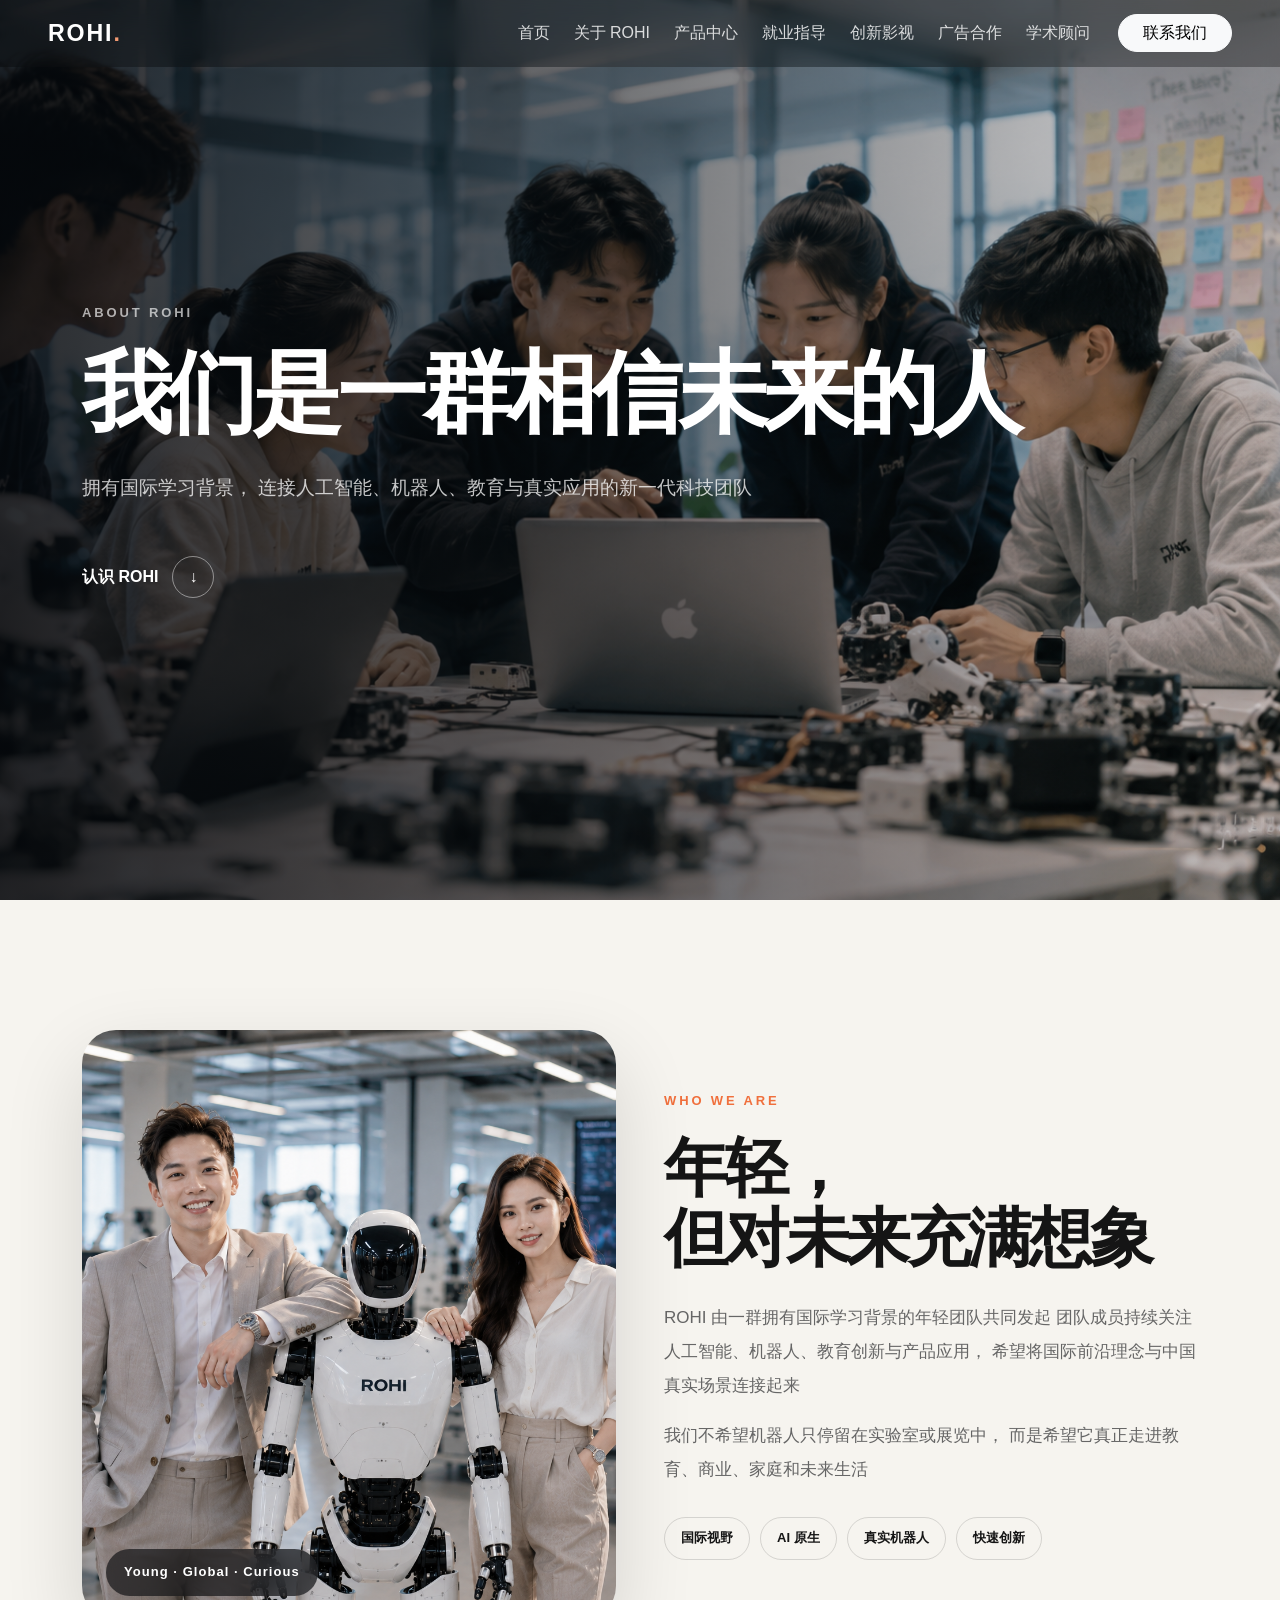
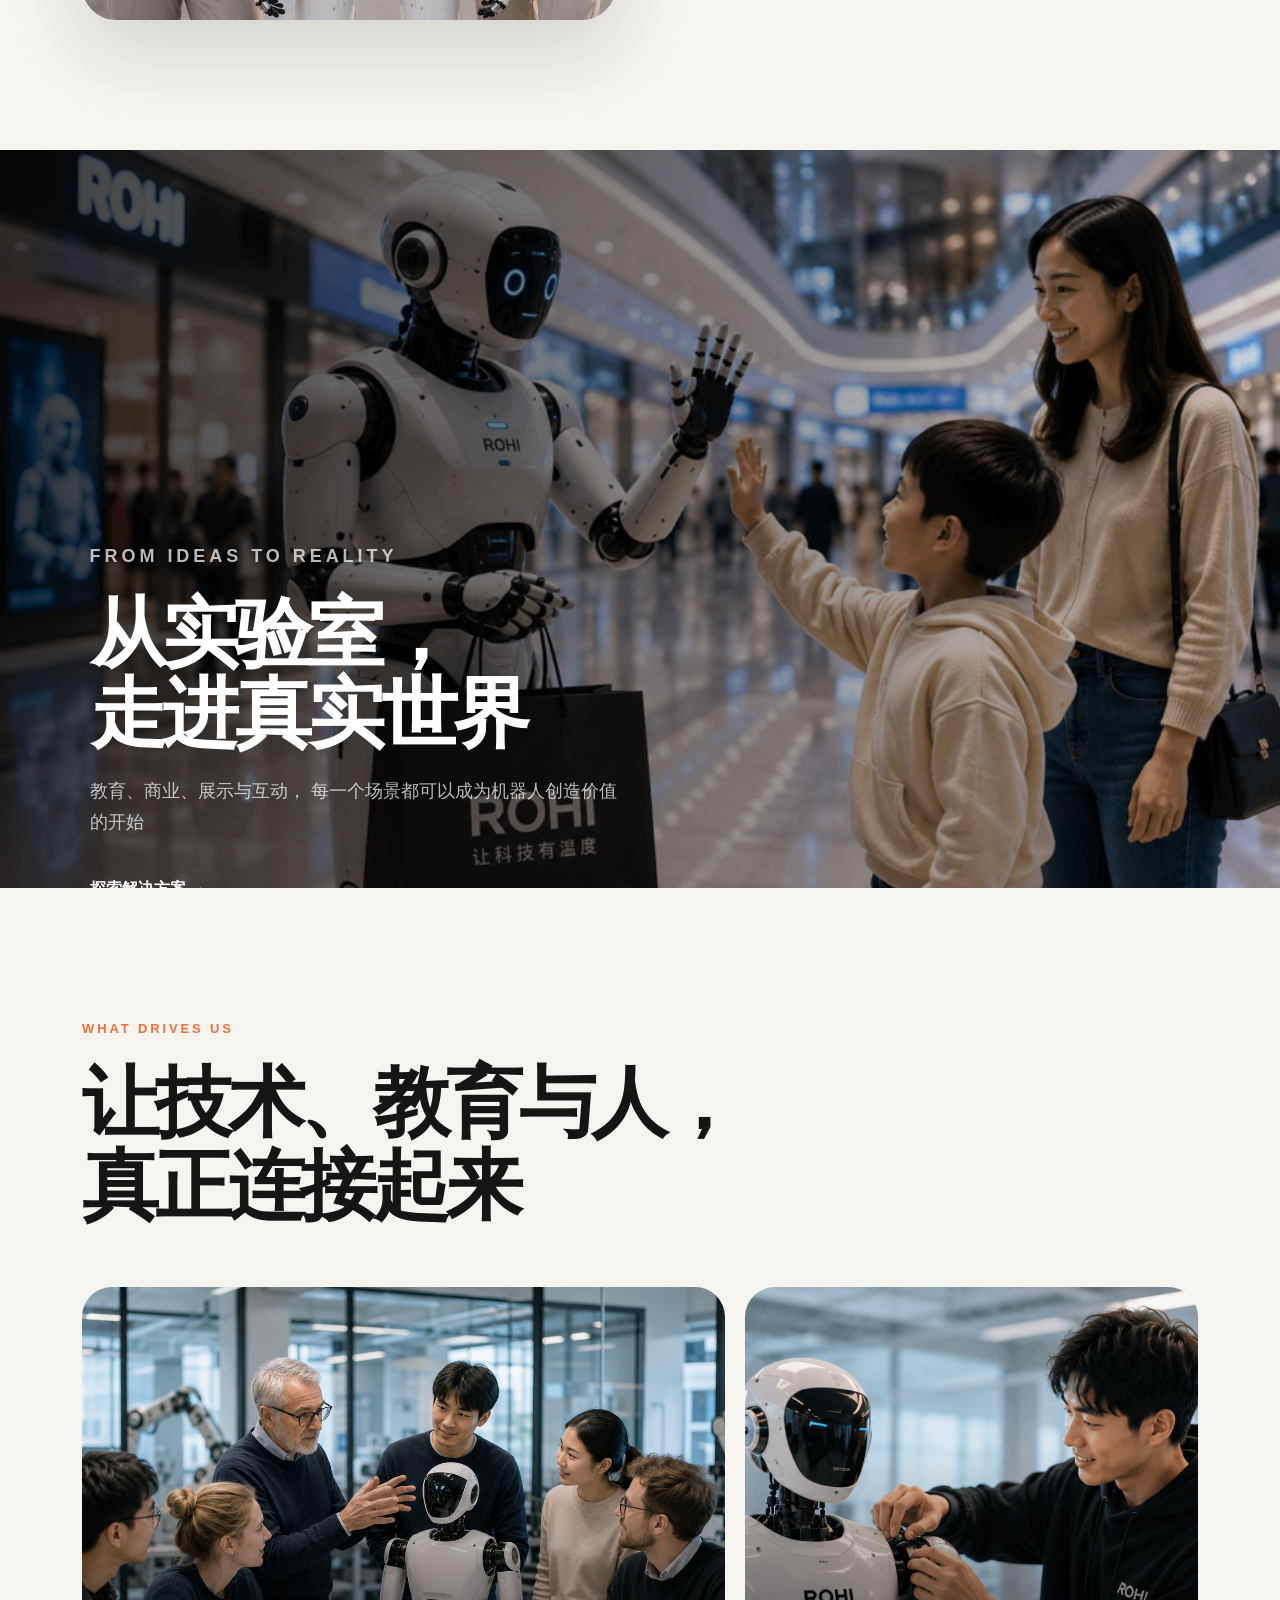
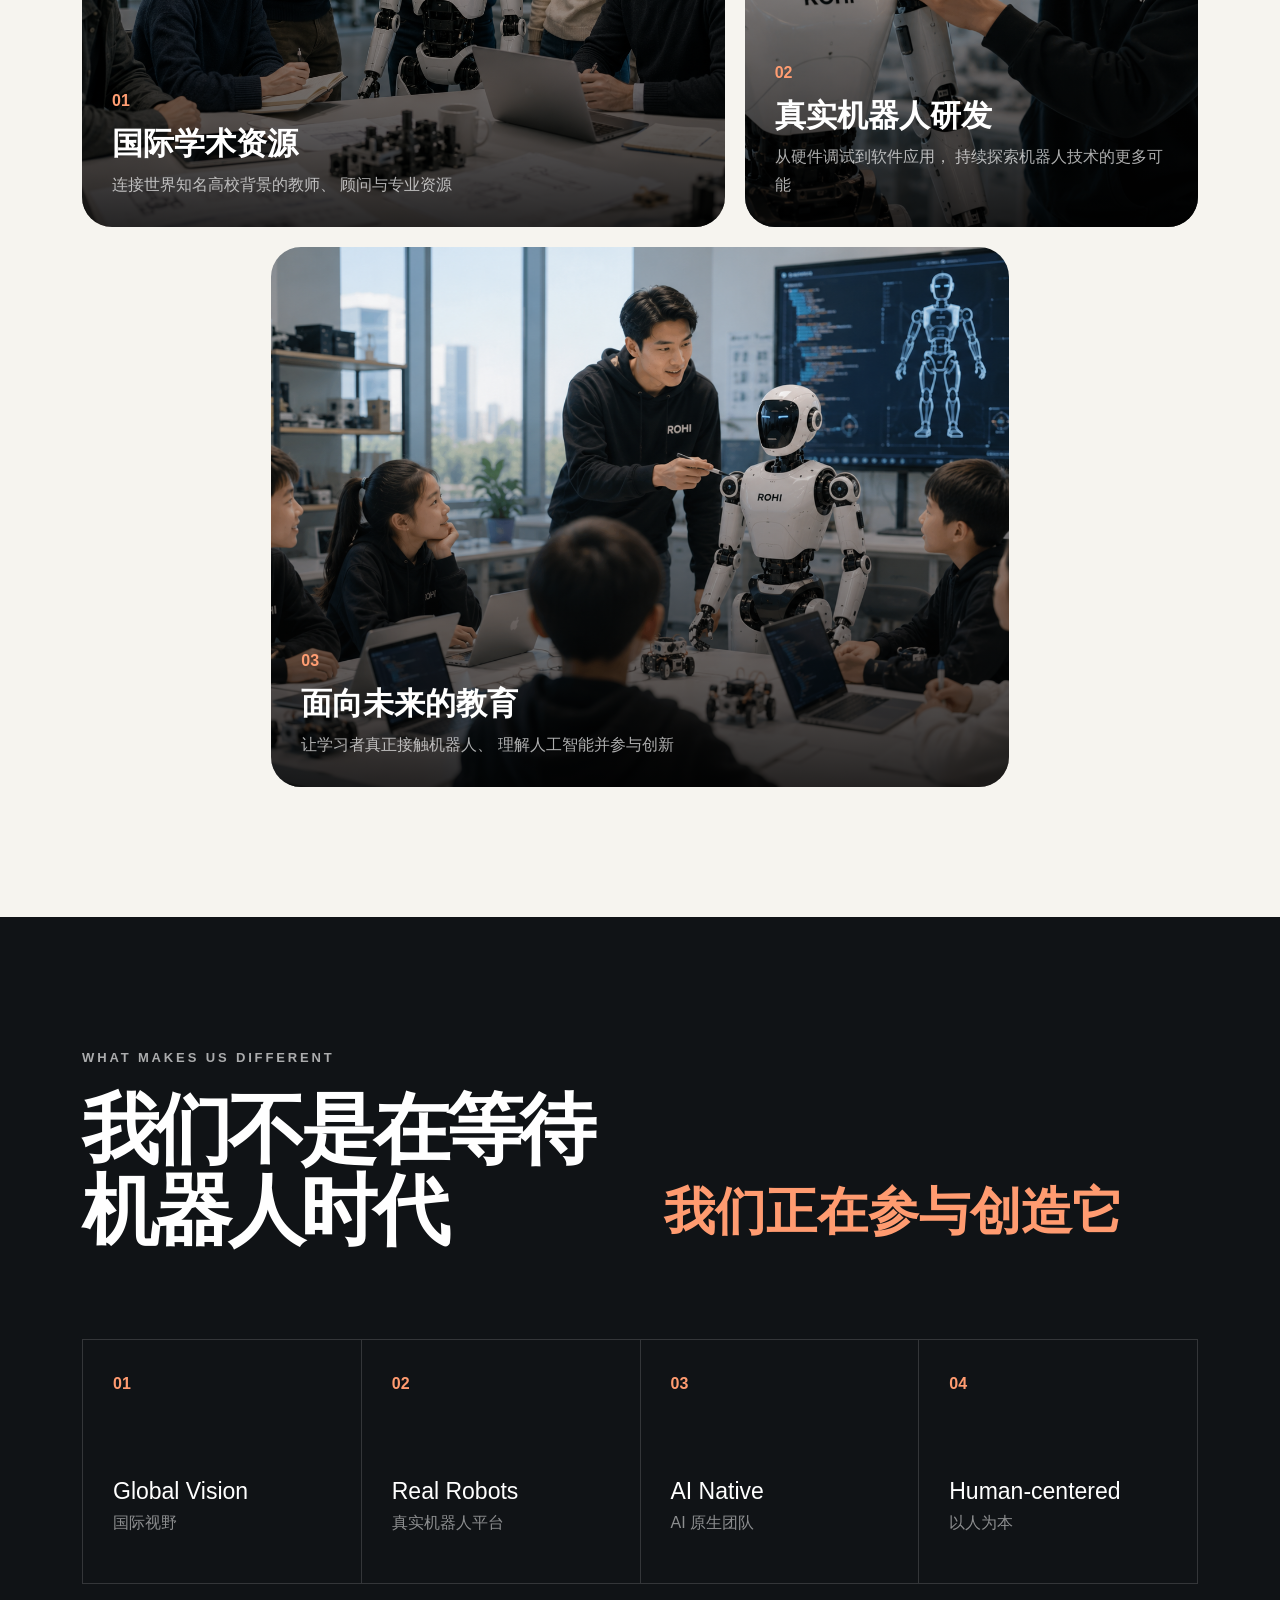
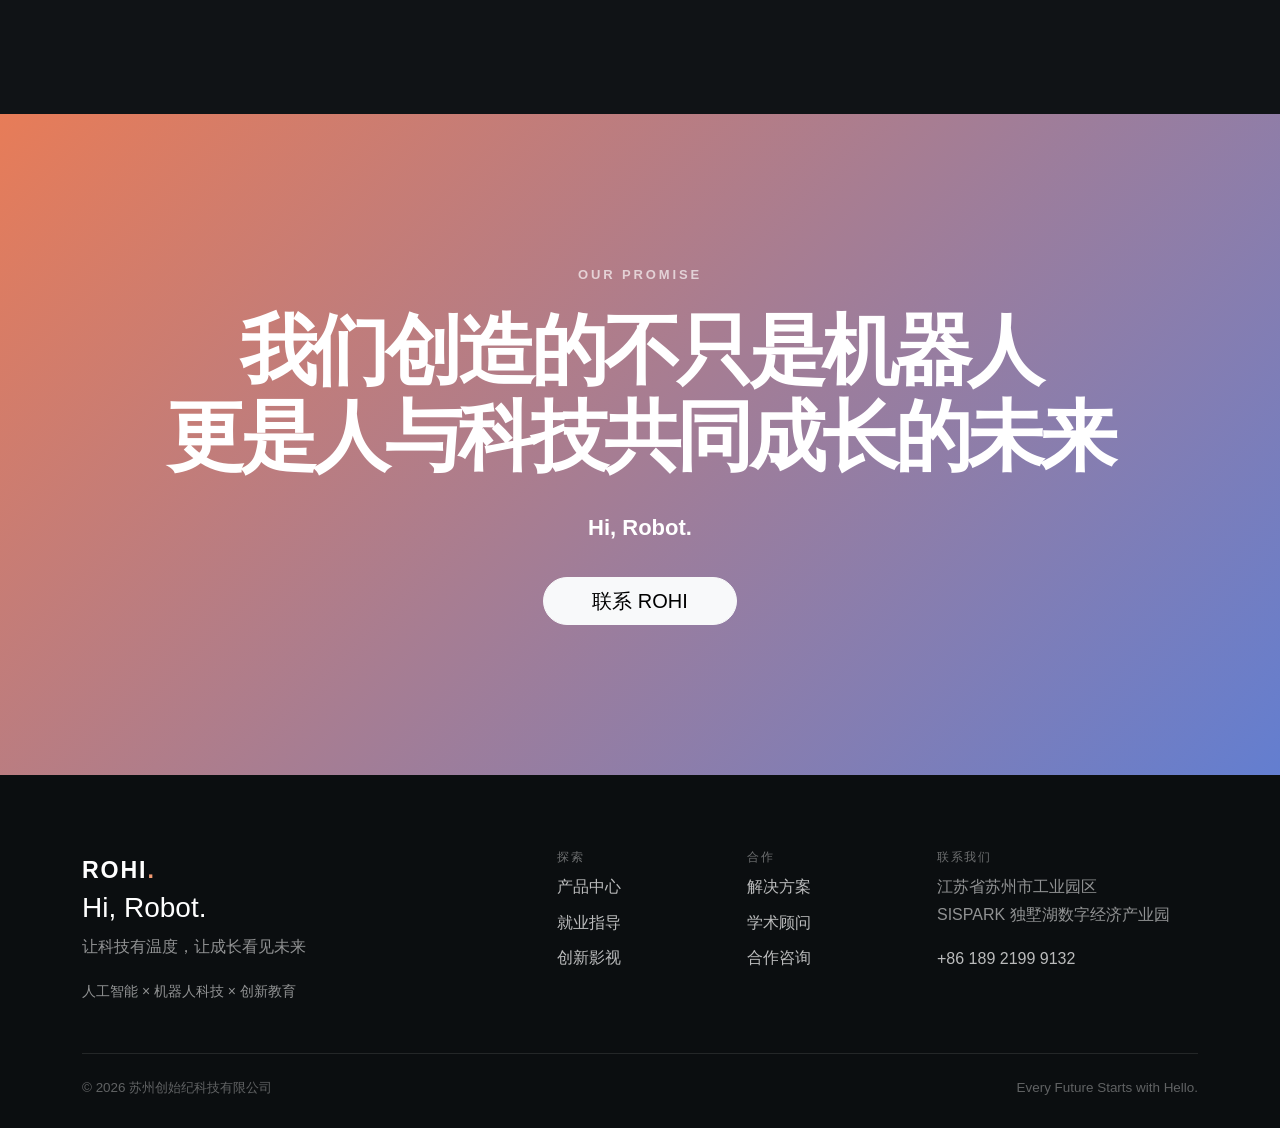
==== about.html @ 113e109a "Add files via upload" ====
<!doctype html>
<html lang="zh-CN">
<head>
  <meta charset="utf-8">
  <meta name="viewport" content="width=device-width, initial-scale=1">
  <meta name="description" content="ROHI 是苏州创始纪科技有限公司旗下人工智能与机器人科技品牌">
  <title>关于 ROHI | ROHI</title>
  <link href="https://cdn.jsdelivr.net/npm/bootstrap@5.3.8/dist/css/bootstrap.min.css" rel="stylesheet">
  <link href="styles.css" rel="stylesheet">
</head>
<body>

<nav class="navbar navbar-expand-lg fixed-top site-nav">
  <div class="container-fluid px-lg-5">
    <a class="navbar-brand brand" href="index.html">ROHI<span>.</span></a>
    <button class="navbar-toggler" type="button" data-bs-toggle="collapse" data-bs-target="#mainNav"
            aria-controls="mainNav" aria-expanded="false" aria-label="切换导航">
      <span class="navbar-toggler-icon"></span>
    </button>
    <div class="collapse navbar-collapse" id="mainNav">
      <ul class="navbar-nav ms-auto align-items-lg-center">
        <li class="nav-item"><a class="nav-link" href="index.html">首页</a></li>
        <li class="nav-item"><a class="nav-link" href="about.html">关于 ROHI</a></li>
        <li class="nav-item"><a class="nav-link" href="products.html">产品中心</a></li>
        <li class="nav-item"><a class="nav-link" href="education.html">就业指导</a></li>
        <li class="nav-item"><a class="nav-link" href="innovation.html">创新影视</a></li>
        <li class="nav-item"><a class="nav-link" href="solutions.html">广告合作</a></li>
        <li class="nav-item"><a class="nav-link" href="advisors.html">学术顾问</a></li>
        <li class="nav-item ms-lg-3"><a class="btn btn-light rounded-pill px-4" href="contact.html">联系我们</a></li>
      </ul>
    </div>
  </div>
</nav>
<main class="about-page">

    <!-- 第一屏：品牌开场 -->
    <section class="about-hero">

        <img
            src="images/team.png"
            alt="ROHI 国际化年轻团队"
            class="about-hero-image"
        >

        <div class="about-hero-overlay"></div>

        <div class="container about-hero-content">

            <p class="about-kicker reveal">
                ABOUT ROHI
            </p>

            <h1 class="reveal">
              我们是一群相信未来的人
            </h1>

            <p class="about-hero-description reveal">
                拥有国际学习背景，
                连接人工智能、机器人、教育与真实应用的新一代科技团队
            </p>

            <a href="#our-story"
               class="about-scroll-button reveal">
                认识 ROHI
                <span>↓</span>
            </a>

        </div>

    </section>


    <!-- 第二屏：我们是谁 -->
    <section id="our-story" class="about-story-section">

        <div class="container">

            <div class="row align-items-center g-5">

                <div class="col-lg-6 reveal">

                    <div class="about-image-frame">

                        <img
                            src="images/boss.png"
                            alt="ROHI 年轻团队讨论机器人项目"
                        >

                        <div class="image-label">
                            Young · Global · Curious
                        </div>

                    </div>

                </div>

                <div class="col-lg-6 reveal">

                    <p class="about-kicker dark">
                        WHO WE ARE
                    </p>

                    <h2 class="about-section-title">
                        年轻，
                        <br>
                        但对未来充满想象
                    </h2>

                    <p class="about-copy">
                        ROHI 由一群拥有国际学习背景的年轻团队共同发起
                        团队成员持续关注人工智能、机器人、教育创新与产品应用，
                        希望将国际前沿理念与中国真实场景连接起来
                    </p>

                    <p class="about-copy">
                        我们不希望机器人只停留在实验室或展览中，
                        而是希望它真正走进教育、商业、家庭和未来生活
                    </p>

                    <div class="about-tags">
                        <span>国际视野</span>
                        <span>AI 原生</span>
                        <span>真实机器人</span>
                        <span>快速创新</span>
                    </div>

                </div>

            </div>

        </div>

    </section>


    <!-- 第三屏：商业应用大图 -->
    <section class="about-feature-image">

        <img
            src="images/shopping mall.JPG"
            alt="ROHI 机器人商业应用"
        >

        <div class="about-feature-overlay"></div>

        <div class="about-feature-copy reveal">

            <p class="about-kicker">
                FROM IDEAS TO REALITY
            </p>

            <h2>
                从实验室，
                <br>
                走进真实世界
            </h2>

            <p>
                教育、商业、展示与互动，
                每一个场景都可以成为机器人创造价值的开始
            </p>

            <a href="solutions.html">
                探索解决方案 →
            </a>

        </div>

    </section>


    <!-- 第四屏：三张内容图 -->
    <section class="about-visual-grid-section">

        <div class="container">

            <div class="about-heading reveal">

                <p class="about-kicker dark">
                    WHAT DRIVES US
                </p>

                <h2>
                    让技术、教育与人，
                    <br>
                    真正连接起来
                </h2>

            </div>

            <div class="about-visual-grid">

                <!-- 国际师资 -->
                <article class="about-visual-card reveal">

                    <img
                        src="images/professor.png"
                        alt="国际学术与师资资源"
                    >

                    <div class="about-card-gradient"></div>

                    <div class="about-card-copy">

                        <span>01</span>

                        <h3>
                            国际学术资源
                        </h3>

                        <p>
                            连接世界知名高校背景的教师、
                            顾问与专业资源
                        </p>

                    </div>

                </article>


                <!-- 研发 -->
                <article class="about-visual-card reveal">

                    <img
                        src="images/lab.png"
                        alt="机器人研发与实验"
                    >

                    <div class="about-card-gradient"></div>

                    <div class="about-card-copy">

                        <span>02</span>

                        <h3>
                            真实机器人研发
                        </h3>

                        <p>
                            从硬件调试到软件应用，
                            持续探索机器人技术的更多可能
                        </p>

                    </div>

                </article>


                <!-- 教学 -->
                <article class="about-visual-card reveal">

                    <img
                        src="images/study room.png"
                        alt="机器人教育与学习"
                    >

                    <div class="about-card-gradient"></div>

                    <div class="about-card-copy">

                        <span>03</span>

                        <h3>
                            面向未来的教育
                        </h3>

                        <p>
                            让学习者真正接触机器人、
                            理解人工智能并参与创新
                        </p>

                    </div>

                </article>

            </div>

        </div>

    </section>


    <!-- 第五屏：差异化 -->
    <section class="about-difference-section">

        <div class="container">

            <div class="row align-items-end g-5">

                <div class="col-lg-6 reveal">

                    <p class="about-kicker">
                        WHAT MAKES US DIFFERENT
                    </p>

                    <h2>
                        我们不是在等待
                        <br>
                        机器人时代
                    </h2>

                </div>

                <div class="col-lg-6 reveal">

                    <p class="about-difference-text">
                        我们正在参与创造它
                    </p>

                </div>

            </div>

            <div class="about-strength-grid">

                <div class="about-strength reveal">
                    <span>01</span>
                    <h3>Global Vision</h3>
                    <p>国际视野</p>
                </div>

                <div class="about-strength reveal">
                    <span>02</span>
                    <h3>Real Robots</h3>
                    <p>真实机器人平台</p>
                </div>

                <div class="about-strength reveal">
                    <span>03</span>
                    <h3>AI Native</h3>
                    <p>AI 原生团队</p>
                </div>

                <div class="about-strength reveal">
                    <span>04</span>
                    <h3>Human-centered</h3>
                    <p>以人为本</p>
                </div>

            </div>

        </div>

    </section>


    <!-- 第六屏：品牌结尾 -->
    <section class="about-ending">

        <div class="container text-center reveal">

            <p class="about-kicker">
                OUR PROMISE
            </p>

            <h2>
                我们创造的不只是机器人
                <br>
                更是人与科技共同成长的未来
            </h2>

            <p>
                Hi, Robot.
            </p>

            <a href="contact.html"
               class="btn btn-light btn-lg rounded-pill px-5">
                联系 ROHI
            </a>

        </div>

    </section>

</main>


<footer class="site-footer">
  <div class="container">
    <div class="row g-4">
      <div class="col-lg-5">
        <div class="footer-brand">ROHI<span>.</span></div>
        <h3>Hi, Robot.</h3>
        <p>让科技有温度，让成长看见未来</p>
        <small>人工智能 × 机器人科技 × 创新教育</small>
      </div>
      <div class="col-6 col-lg-2">
        <h6>探索</h6>
        <a href="products.html">产品中心</a>
        <a href="education.html">就业指导</a>
        <a href="innovation.html">创新影视</a>
      </div>
      <div class="col-6 col-lg-2">
        <h6>合作</h6>
        <a href="solutions.html">解决方案</a>
        <a href="advisors.html">学术顾问</a>
        <a href="contact.html">合作咨询</a>
      </div>
      <div class="col-lg-3">
        <h6>联系我们</h6>
        <p>江苏省苏州市工业园区<br>SISPARK 独墅湖数字经济产业园</p>
        <a href="tel:+8618921999132">+86 189 2199 9132</a>
      </div>
    </div>
    <div class="footer-bottom">
      <span>© 2026 苏州创始纪科技有限公司</span>
      <span>Every Future Starts with Hello.</span>
    </div>
  </div>
</footer>

<script src="https://cdn.jsdelivr.net/npm/bootstrap@5.3.8/dist/js/bootstrap.bundle.min.js"></script>
<script src="script.js"></script>
</body>
</html>
---- styles.css ----
:root {
  --ink: #151515;
  --muted: #696969;
  --paper: #f8f6f1;
  --white: #ffffff;
  --warm: #f39a72;
  --blue: #6b86d6;
  --dark: #101316;
  --line: rgba(21, 21, 21, 0.12);
}

* {
  box-sizing: border-box;
}

html {
  scroll-behavior: smooth;
}

body {
  margin: 0;
  color: var(--ink);
  background: var(--paper);
  font-family: -apple-system, BlinkMacSystemFont, "SF Pro Display",
               "PingFang SC", "Helvetica Neue", "Segoe UI",
               "Microsoft YaHei", Arial, sans-serif;
  line-height: 1.75;
}

a {
  color: inherit;
  text-decoration: none;
}

.site-nav {
  background: rgba(0, 0, 0, 0.30);
  backdrop-filter: blur(18px);
  transition: 0.3s ease;
}

.site-nav.scrolled {
  background: rgba(10, 12, 15, 0.92);
  box-shadow: 0 12px 30px rgba(0, 0, 0, 0.18);
}

.brand {
  color: white;
  font-weight: 900;
  letter-spacing: 0.08em;
  font-size: 1.45rem;
}

.brand:hover {
  color: white;
}

.brand span,
.footer-brand span {
  color: var(--warm);
}

.nav-link {
  color: rgba(255, 255, 255, 0.82);
  font-weight: 500;
  margin-inline: 0.25rem;
}

.nav-link:hover {
  color: white;
}

.navbar-toggler {
  border-color: rgba(255, 255, 255, 0.35);
}

.navbar-toggler-icon {
  filter: invert(1);
}

.hero,
.page-hero {
  position: relative;
  min-height: 100vh;
  background-size: cover;
  background-position: center;
  background-repeat: no-repeat;
  color: white;
}

.hero-home {
  background-image: url("images/hero-city.png");
}

.hero-overlay {
  position: absolute;
  inset: 0;
  background: linear-gradient(90deg, rgba(0, 0, 0, 0.72) 0%, rgba(0, 0, 0, 0.38) 47%, rgba(0, 0, 0, 0.08) 100%);
}

.hero-content,
.page-hero-content {
  position: relative;
  z-index: 2;
}

.page-hero {
  min-height: 78vh;
  display: flex;
  align-items: flex-end;
  padding: 140px 0 90px;
}

.page-hero-content h1 {
  font-size: clamp(3.2rem, 7vw, 6.8rem);
  line-height: 1;
  letter-spacing: -0.055em;
  font-weight: 900;
  max-width: 1000px;
}

.page-hero-content .lead {
  max-width: 760px;
  font-size: 1.12rem;
  color: rgba(255, 255, 255, 0.78);
}

.eyebrow {
  font-size: 0.78rem;
  font-weight: 800;
  letter-spacing: 0.20em;
  text-transform: uppercase;
  color: var(--muted);
}

.eyebrow.light {
  color: rgba(255, 255, 255, 0.58);
}

.hero-title {
  font-size: clamp(3.8rem, 8vw, 8rem);
  line-height: 0.95;
  letter-spacing: -0.065em;
  font-weight: 900;
  margin: 1rem 0 2rem;
}

.belief {
  border-left: 3px solid var(--warm);
  padding-left: 1.4rem;
  max-width: 850px;
}

.belief p {
  margin-bottom: 0.5rem;
  color: rgba(255, 255, 255, 0.75);
}

.belief h2 {
  font-size: clamp(1.15rem, 2.2vw, 1.75rem);
  line-height: 1.55;
  font-weight: 500;
  margin: 0.2rem 0;
}

.belief strong {
  color: var(--warm);
  font-weight: 800;
}

.hero-sub {
  font-size: 1.05rem;
  font-weight: 700;
  letter-spacing: 0.04em;
  margin-top: 2rem;
}

.scroll-cue {
  position: absolute;
  z-index: 3;
  left: 50%;
  bottom: 24px;
  transform: translateX(-50%);
  color: white;
  width: 42px;
  height: 42px;
  display: grid;
  place-items: center;
  border: 1px solid rgba(255, 255, 255, 0.45);
  border-radius: 50%;
}

.section-space {
  padding: 110px 0;
}

.section-light {
  background: var(--paper);
}

.section-dark {
  background: var(--dark);
  color: white;
}

.statement {
  font-size: clamp(2.4rem, 5.3vw, 5.4rem);
  line-height: 1.24;
  letter-spacing: -0.055em;
  font-weight: 850;
  margin: 1.1rem auto 2rem;
  max-width: 1100px;
}

.section-copy {
  max-width: 750px;
  margin: auto;
  color: var(--muted);
  font-size: 1.08rem;
}

.image-story {
  min-height: 78vh;
  position: relative;
  overflow: hidden;
}

.image-story img {
  width: 100%;
  height: 78vh;
  object-fit: cover;
  display: block;
}

.image-story-copy {
  position: absolute;
  left: 7vw;
  top: 50%;
  transform: translateY(-50%);
  max-width: 520px;
  z-index: 2;
}

.image-story-copy h2 {
  font-size: clamp(2.6rem, 5vw, 5rem);
  line-height: 1.08;
  letter-spacing: -0.05em;
  font-weight: 900;
}

.image-story-copy p {
  font-size: 1.06rem;
}

.image-story-copy a {
  display: inline-block;
  margin-top: 1rem;
  font-weight: 700;
}

.dark-text {
  color: var(--ink);
}

.light-text {
  color: white;
}

.image-story-reverse::after {
  content: "";
  position: absolute;
  inset: 0;
  background: linear-gradient(90deg, rgba(0, 0, 0, 0.64), rgba(0, 0, 0, 0.05));
}

.split-story {
  background: var(--paper);
}

.story-photo {
  width: 100%;
  height: 100%;
  min-height: 580px;
  object-fit: cover;
  border-radius: 32px;
}

.story-card {
  width: 100%;
  border-radius: 32px;
  padding: clamp(2.2rem, 5vw, 4.8rem);
  display: flex;
  flex-direction: column;
  justify-content: center;
}

.dark-card {
  background: var(--dark);
  color: white;
}

.story-card h2 {
  font-size: clamp(2.4rem, 4.5vw, 4.7rem);
  line-height: 1.08;
  letter-spacing: -0.05em;
  font-weight: 900;
}

.story-card p {
  color: rgba(255, 255, 255, 0.62);
}

.section-heading {
  max-width: 900px;
  margin-bottom: 3rem;
}

.section-heading h2 {
  font-size: clamp(2.6rem, 5vw, 5rem);
  line-height: 1.12;
  letter-spacing: -0.055em;
  font-weight: 900;
}

.eco-card {
  height: 100%;
  display: block;
  border: 1px solid rgba(255, 255, 255, 0.14);
  border-radius: 26px;
  padding: 2rem;
  transition: 0.3s ease;
}

.eco-card:hover {
  transform: translateY(-6px);
  background: rgba(255, 255, 255, 0.06);
}

.eco-card span {
  color: #ffd2bf;
  font-weight: 700;
}

.eco-card h3 {
  margin-top: 3rem;
  font-size: 1.45rem;
}

.eco-card p {
  color: rgba(255, 255, 255, 0.56);
}

.cta {
  color: white;
  background: linear-gradient(135deg, #df7c59, #667fd0);
}

.cta h2 {
  font-size: clamp(3.2rem, 7vw, 6.5rem);
  line-height: 1;
  letter-spacing: -0.06em;
  font-weight: 900;
}

.cta h2 span {
  font-size: 0.52em;
  font-weight: 600;
}

.info-block {
  height: 100%;
  padding: 2.2rem;
  border: 1px solid var(--line);
  border-radius: 26px;
  background: white;
}

.info-block h2 {
  font-size: 1.55rem;
  font-weight: 800;
}

.info-block p {
  color: var(--muted);
  margin-bottom: 0;
}

.contact-form {
  padding: 2.5rem;
  background: white;
  border: 1px solid var(--line);
  border-radius: 28px;
  box-shadow: 0 24px 60px rgba(20, 25, 30, 0.08);
}

.form-control,
.form-select {
  padding: 0.9rem 1rem;
  border-radius: 14px;
  border-color: var(--line);
}

.form-control:focus,
.form-select:focus {
  border-color: var(--warm);
  box-shadow: 0 0 0 0.25rem rgba(243, 154, 114, 0.15);
}

.feedback {
  margin-top: 1rem;
  color: #15785f;
  font-weight: 700;
}

.site-footer {
  background: #0b0e10;
  color: white;
  padding: 75px 0 28px;
}

.footer-brand {
  font-size: 1.45rem;
  font-weight: 900;
  letter-spacing: 0.08em;
}

.site-footer p,
.site-footer small {
  color: rgba(255, 255, 255, 0.55);
}

.site-footer h6 {
  color: rgba(255, 255, 255, 0.4);
  font-size: 0.78rem;
  letter-spacing: 0.14em;
  text-transform: uppercase;
}

.site-footer a {
  color: rgba(255, 255, 255, 0.72);
  display: block;
  margin: 0.45rem 0;
}

.site-footer a:hover {
  color: white;
}

.footer-bottom {
  margin-top: 3rem;
  padding-top: 1.4rem;
  border-top: 1px solid rgba(255, 255, 255, 0.10);
  display: flex;
  justify-content: space-between;
  gap: 1rem;
  color: rgba(255, 255, 255, 0.35);
  font-size: 0.84rem;
}

.reveal {
  opacity: 0;
  transform: translateY(22px);
  transition: opacity 0.7s ease, transform 0.7s ease;
}

.reveal.visible {
  opacity: 1;
  transform: none;
}

@media (max-width: 991px) {
  .site-nav {
    background: rgba(10, 12, 15, 0.94);
  }

  .hero-title {
    font-size: 4rem;
  }

  .image-story-copy {
    left: 6vw;
    right: 6vw;
  }
}

@media (max-width: 767px) {
  .section-space {
    padding: 78px 0;
  }

  .hero-overlay {
    background: rgba(0, 0, 0, 0.56);
  }

  .hero-title {
    font-size: 3.45rem;
  }

  .image-story,
  .image-story img {
    min-height: 66vh;
    height: 66vh;
  }

  .image-story-copy h2 {
    font-size: 2.7rem;
  }

  .story-photo {
    min-height: 380px;
  }

  .footer-bottom {
    flex-direction: column;
  }
}

/* ========================================
   ABOUT ROHI
======================================== */

.about-page {
    background: #f6f4ef;
}


/* Hero */

.about-hero {
    min-height: 100vh;
    position: relative;
    overflow: hidden;
    color: white;
}

.about-hero-image {
    position: absolute;
    inset: 0;
    width: 100%;
    height: 100%;
    object-fit: cover;
    object-position: center;
    transition: transform 8s ease;
}

.about-hero:hover .about-hero-image {
    transform: scale(1.04);
}

.about-hero-overlay {
    position: absolute;
    inset: 0;
    background:
        linear-gradient(
            90deg,
            rgba(5, 8, 12, 0.85) 0%,
            rgba(5, 8, 12, 0.54) 48%,
            rgba(5, 8, 12, 0.12) 100%
        );
}

.about-hero-content {
    min-height: 100vh;
    position: relative;
    z-index: 2;
    display: flex;
    flex-direction: column;
    justify-content: center;
    align-items: flex-start;
}

.about-kicker {
    margin-bottom: 20px;
    color: rgba(255, 255, 255, 0.65);
    font-size: 13px;
    font-weight: 800;
    letter-spacing: 0.22em;
    text-transform: uppercase;
}

.about-kicker.dark {
    color: #f06f3c;
}

.about-hero h1 {
    max-width: 1000px;
    margin: 0;
    font-size: clamp(52px, 7vw, 105px);
    font-weight: 900;
    line-height: 1.08;
    letter-spacing: -0.055em;
}

.about-hero-description {
    max-width: 690px;
    margin-top: 28px;
    color: rgba(255, 255, 255, 0.76);
    font-size: 19px;
    line-height: 1.9;
}

.about-scroll-button {
    display: inline-flex;
    align-items: center;
    gap: 14px;
    margin-top: 34px;
    color: white;
    font-weight: 700;
}

.about-scroll-button span {
    width: 42px;
    height: 42px;
    display: grid;
    place-items: center;
    border: 1px solid rgba(255, 255, 255, 0.45);
    border-radius: 50%;
    transition: 0.3s ease;
}

.about-scroll-button:hover span {
    color: #111;
    background: white;
}


/* Story */

.about-story-section {
    padding: 130px 0;
}

.about-image-frame {
    position: relative;
    overflow: hidden;
    border-radius: 34px;
    box-shadow: 0 30px 80px rgba(0, 0, 0, 0.14);
}

.about-image-frame img {
    width: 100%;
    height: 590px;
    display: block;
    object-fit: cover;
    transition: transform 0.7s ease;
}

.about-image-frame:hover img {
    transform: scale(1.04);
}

.image-label {
    position: absolute;
    left: 24px;
    bottom: 24px;
    padding: 12px 18px;
    color: white;
    background: rgba(10, 12, 15, 0.64);
    backdrop-filter: blur(14px);
    border-radius: 100px;
    font-size: 13px;
    font-weight: 700;
    letter-spacing: 0.08em;
}

.about-section-title {
    margin-bottom: 28px;
    font-size: clamp(44px, 5vw, 78px);
    font-weight: 900;
    line-height: 1.1;
    letter-spacing: -0.05em;
}

.about-copy {
    color: #666;
    font-size: 17px;
    line-height: 2;
}

.about-tags {
    display: flex;
    flex-wrap: wrap;
    gap: 10px;
    margin-top: 30px;
}

.about-tags span {
    padding: 9px 16px;
    border: 1px solid rgba(20, 20, 20, 0.15);
    border-radius: 100px;
    font-size: 13px;
    font-weight: 600;
}


/* Feature image */

.about-feature-image {
    height: 82vh;
    min-height: 650px;
    position: relative;
    overflow: hidden;
    color: white;
}

.about-feature-image > img {
    width: 100%;
    height: 100%;
    display: block;
    object-fit: cover;
    transition: transform 8s ease;
}

.about-feature-image:hover > img {
    transform: scale(1.04);
}

.about-feature-overlay {
    position: absolute;
    inset: 0;
    background:
        linear-gradient(
            90deg,
            rgba(0, 0, 0, 0.76),
            rgba(0, 0, 0, 0.1)
        );
}

.about-feature-copy {
    max-width: 650px;
    position: absolute;
    left: 7vw;
    top: 50%;
    transform: translateY(-50%);
    z-index: 2;
}

.about-feature-copy h2 {
    font-size: clamp(48px, 6vw, 90px);
    font-weight: 900;
    line-height: 1.05;
    letter-spacing: -0.055em;
}

.about-feature-copy p {
    max-width: 530px;
    margin-top: 22px;
    color: rgba(255, 255, 255, 0.72);
    font-size: 18px;
}

.about-feature-copy a {
    display: inline-block;
    margin-top: 20px;
    color: white;
    font-weight: 700;
}


/* Image grid */

.about-visual-grid-section {
    padding: 130px 0;
}

.about-heading {
    max-width: 900px;
    margin-bottom: 60px;
}

.about-heading h2 {
    font-size: clamp(48px, 6vw, 86px);
    font-weight: 900;
    line-height: 1.08;
    letter-spacing: -0.055em;
}

.about-visual-grid {
    display: grid;
    grid-template-columns: repeat(12, 1fr);
    gap: 20px;
}

.about-visual-card {
    min-height: 540px;
    position: relative;
    overflow: hidden;
    border-radius: 30px;
    color: white;
    cursor: pointer;
}

.about-visual-card:nth-child(1) {
    grid-column: span 7;
}

.about-visual-card:nth-child(2) {
    grid-column: span 5;
}

.about-visual-card:nth-child(3) {
    grid-column: 3 / span 8;
}

.about-visual-card img {
    position: absolute;
    inset: 0;
    width: 100%;
    height: 100%;
    object-fit: cover;
    transition: transform 0.65s ease;
}

.about-visual-card:hover img {
    transform: scale(1.055);
}

.about-card-gradient {
    position: absolute;
    inset: 0;
    background:
        linear-gradient(
            transparent 30%,
            rgba(0, 0, 0, 0.82)
        );
}

.about-card-copy {
    position: absolute;
    left: 30px;
    right: 30px;
    bottom: 28px;
    z-index: 2;
}

.about-card-copy span {
    color: #ff9d72;
    font-weight: 800;
}

.about-card-copy h3 {
    margin-top: 10px;
    font-size: 31px;
    font-weight: 800;
}

.about-card-copy p {
    max-width: 460px;
    margin-bottom: 0;
    color: rgba(255, 255, 255, 0.68);
}


/* Difference */

.about-difference-section {
    padding: 130px 0;
    color: white;
    background: #101316;
}

.about-difference-section h2 {
    font-size: clamp(50px, 6vw, 90px);
    font-weight: 900;
    line-height: 1.05;
    letter-spacing: -0.055em;
}

.about-difference-text {
    color: #ff9b70;
    font-size: clamp(33px, 4vw, 58px);
    font-weight: 800;
    line-height: 1.2;
}

.about-strength-grid {
    display: grid;
    grid-template-columns: repeat(4, 1fr);
    margin-top: 80px;
    border-top: 1px solid rgba(255, 255, 255, 0.15);
    border-left: 1px solid rgba(255, 255, 255, 0.15);
}

.about-strength {
    min-height: 240px;
    padding: 30px;
    border-right: 1px solid rgba(255, 255, 255, 0.15);
    border-bottom: 1px solid rgba(255, 255, 255, 0.15);
    transition: 0.3s ease;
}

.about-strength:hover {
    background: rgba(255, 255, 255, 0.055);
}

.about-strength span {
    color: #ff9b70;
    font-weight: 800;
}

.about-strength h3 {
    margin-top: 80px;
    margin-bottom: 4px;
    font-size: 23px;
}

.about-strength p {
    color: rgba(255, 255, 255, 0.52);
}


/* Ending */

.about-ending {
    padding: 150px 0;
    color: white;
    background:
        linear-gradient(
            135deg,
            #e77c58,
            #637ed0
        );
}

.about-ending h2 {
    margin-bottom: 30px;
    font-size: clamp(48px, 6vw, 88px);
    font-weight: 900;
    line-height: 1.12;
    letter-spacing: -0.055em;
}

.about-ending > .container > p:not(.about-kicker) {
    margin-bottom: 30px;
    font-size: 22px;
    font-weight: 700;
}


/* Mobile */

@media (max-width: 991px) {

    .about-hero-overlay {
        background: rgba(5, 8, 12, 0.58);
    }

    .about-visual-card:nth-child(1),
    .about-visual-card:nth-child(2),
    .about-visual-card:nth-child(3) {
        grid-column: span 12;
    }

    .about-strength-grid {
        grid-template-columns: repeat(2, 1fr);
    }

}


@media (max-width: 767px) {

    .about-story-section,
    .about-visual-grid-section,
    .about-difference-section {
        padding: 85px 0;
    }

    .about-hero h1 {
        font-size: 48px;
    }

    .about-image-frame img {
        height: 420px;
    }

    .about-feature-image {
        min-height: 620px;
    }

    .about-feature-copy {
        left: 24px;
        right: 24px;
    }

    .about-visual-card {
        min-height: 440px;
    }

    .about-strength-grid {
        grid-template-columns: 1fr;
    }

    .about-ending {
        padding: 100px 0;
    }

}
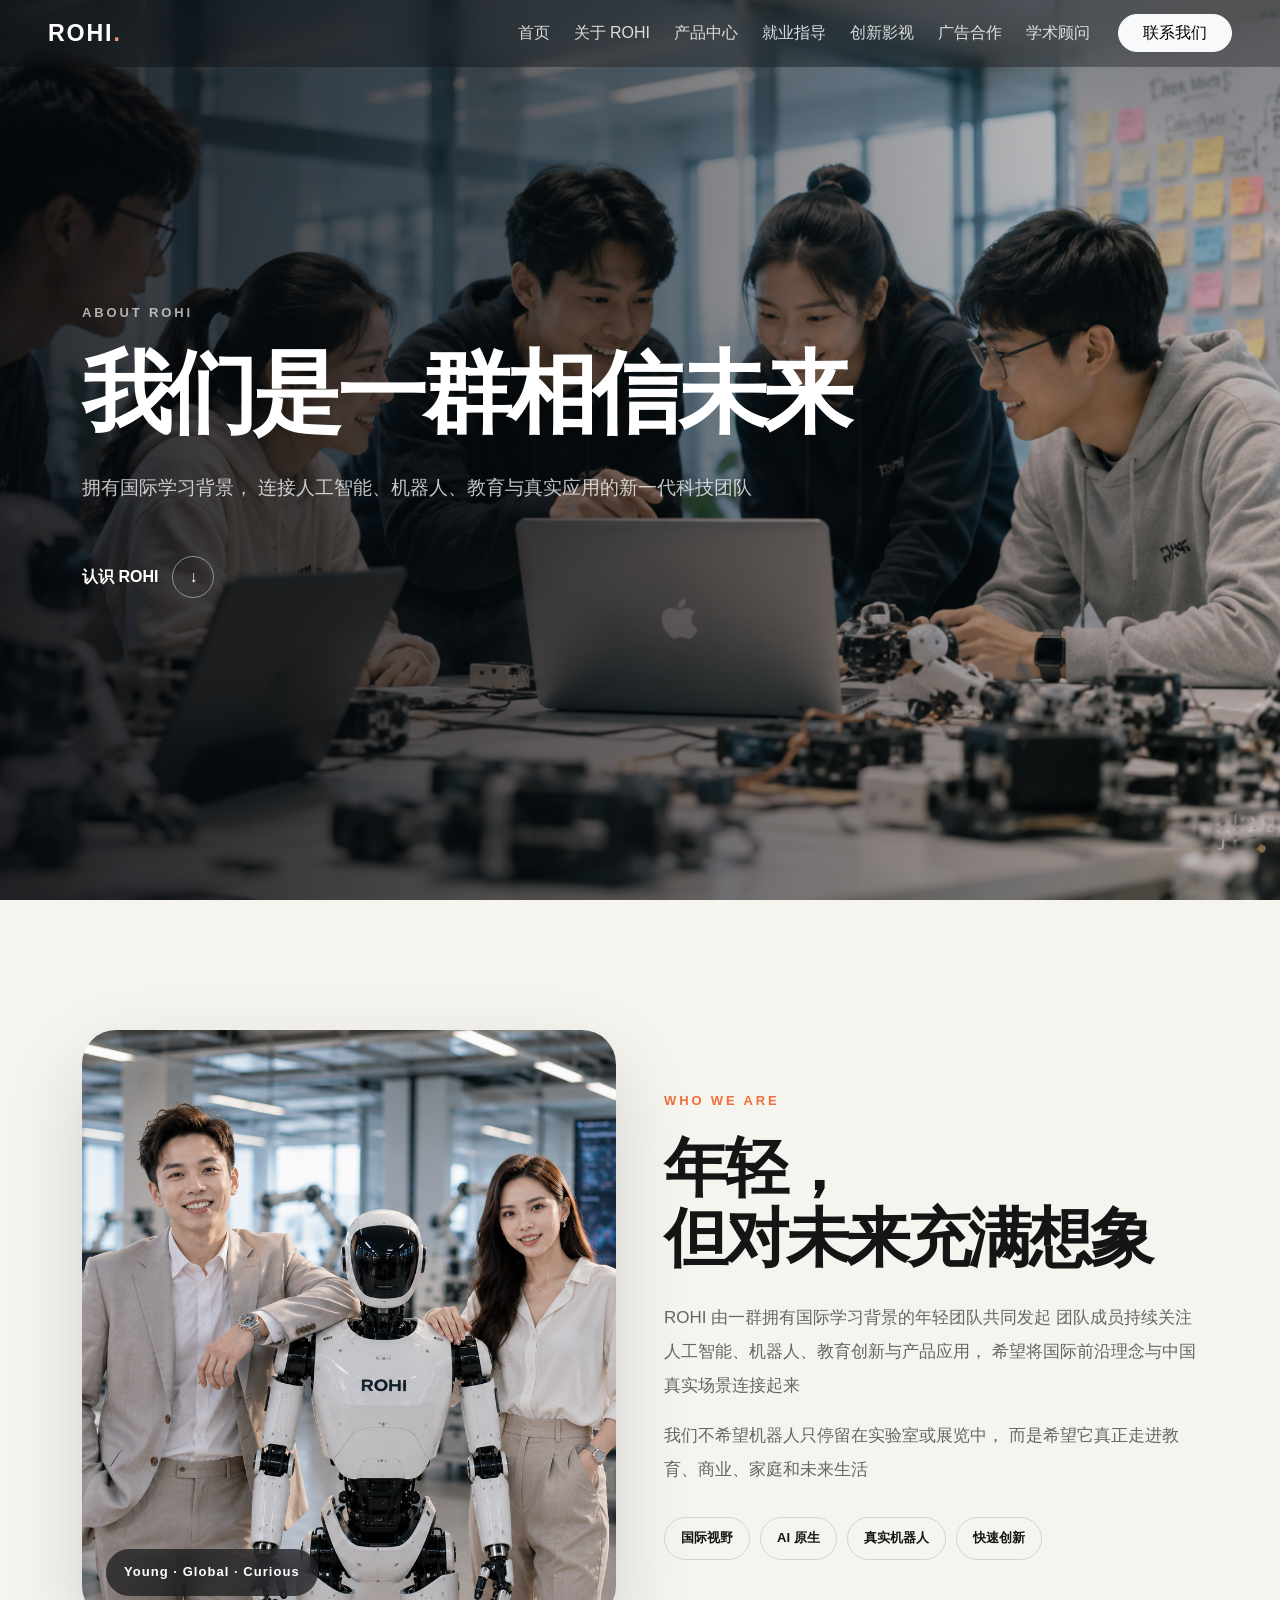
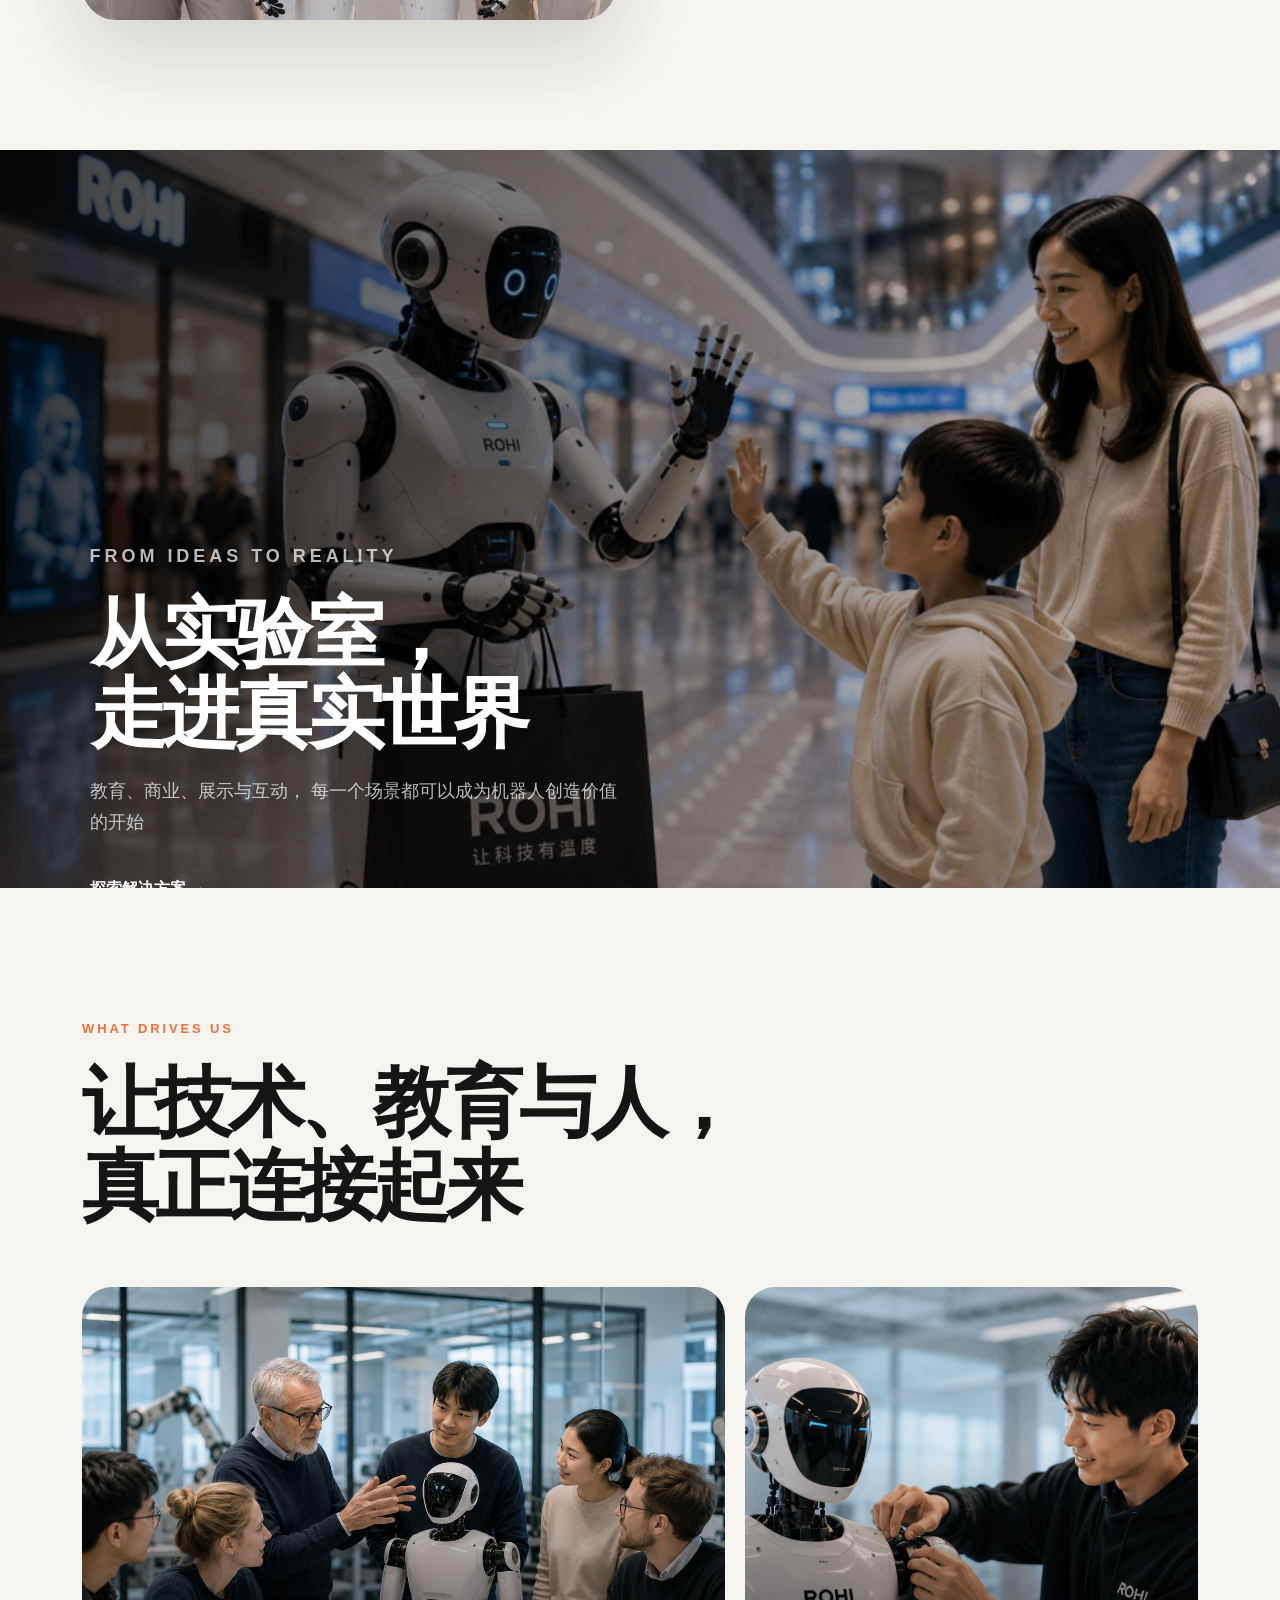
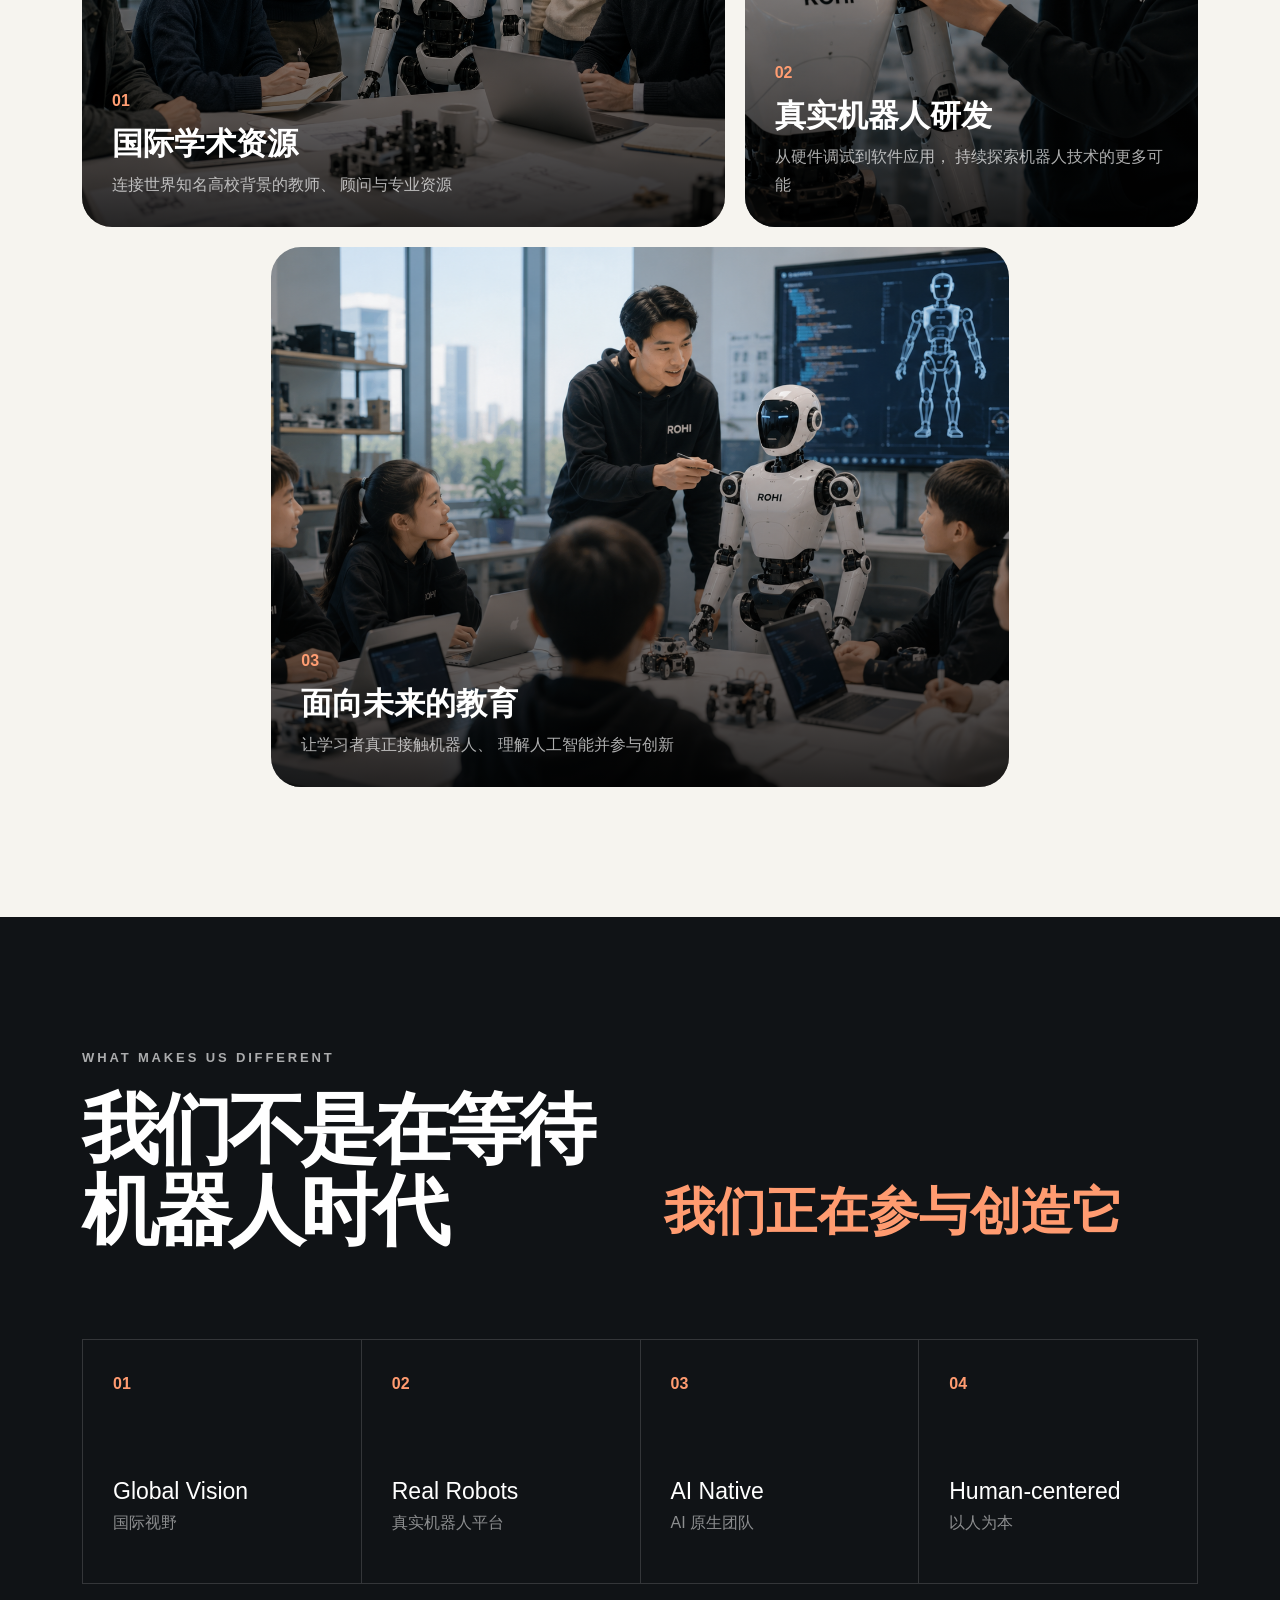
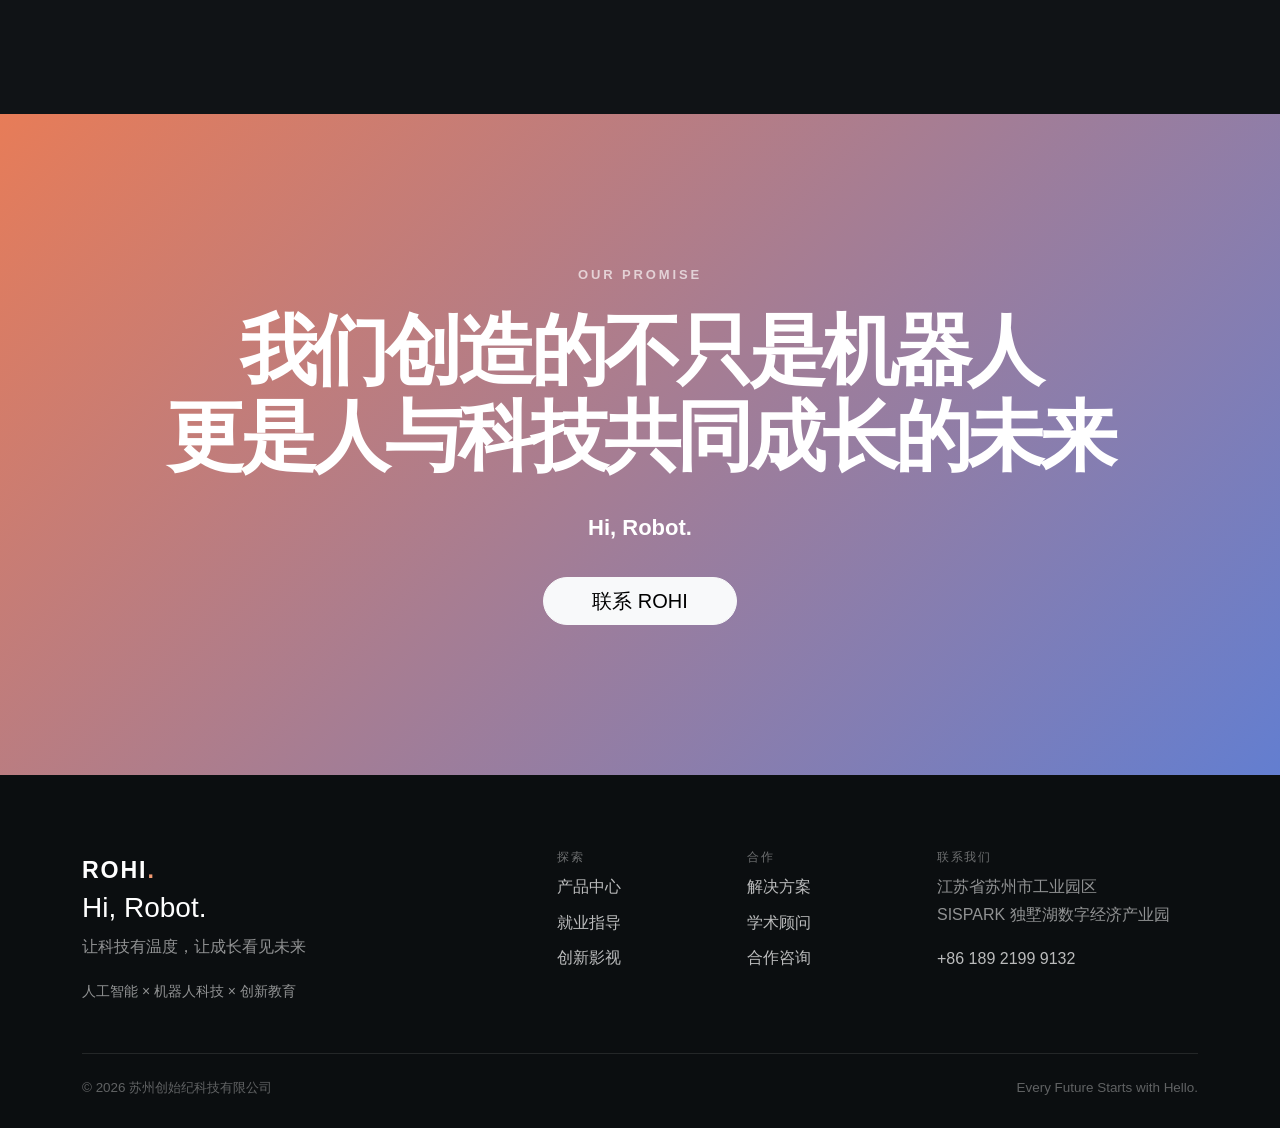
==== commit 227f834c: "update" ====
--- a/about.html
+++ b/about.html
@@ -51,7 +51,7 @@
             </p>
 
             <h1 class="reveal">
-              我们是一群相信未来的人
+              我们是一群相信未来
             </h1>
 
             <p class="about-hero-description reveal">
--- a/styles.css
+++ b/styles.css
@@ -994,4 +994,457 @@
         padding: 100px 0;
     }
 
-}+}
+
+/* ==========================================
+   ROHI RESPONSIVE OPTIMIZATION
+   Mobile + Tablet
+========================================== */
+
+html,
+body {
+  max-width: 100%;
+  overflow-x: hidden;
+}
+
+img,
+video,
+iframe {
+  max-width: 100%;
+}
+
+@media (max-width: 991px) {
+  .site-nav .container-fluid {
+    padding-left: 24px !important;
+    padding-right: 24px !important;
+  }
+
+  .navbar-collapse {
+    margin-top: 12px;
+    padding: 16px 18px 20px;
+    background: rgba(10, 12, 15, 0.97);
+    border: 1px solid rgba(255, 255, 255, 0.10);
+    border-radius: 20px;
+    box-shadow: 0 20px 50px rgba(0, 0, 0, 0.24);
+  }
+
+  .nav-link {
+    padding: 10px 0 !important;
+    margin-inline: 0;
+  }
+
+  .hero-content {
+    padding-left: 32px !important;
+    padding-right: 32px !important;
+  }
+
+  .hero-title {
+    font-size: clamp(3.4rem, 8vw, 5.6rem);
+  }
+
+  .page-hero {
+    min-height: 68vh;
+    padding: 120px 0 72px;
+  }
+
+  .story-photo {
+    min-height: 440px;
+  }
+
+  .about-feature-copy {
+    left: 6vw;
+    right: 6vw;
+    max-width: 680px;
+  }
+}
+
+@media (max-width: 767px) {
+  body {
+    line-height: 1.65;
+  }
+
+  .site-nav {
+    padding: 7px 0;
+  }
+
+  .site-nav .container-fluid {
+    padding-left: 18px !important;
+    padding-right: 18px !important;
+  }
+
+  .brand {
+    font-size: 1.25rem;
+  }
+
+  .navbar-toggler {
+    padding: 0.42rem 0.58rem;
+  }
+
+  .hero,
+  .page-hero {
+    min-height: 86svh;
+  }
+
+  .hero-home {
+    background-position: 58% center;
+  }
+
+  .hero-content {
+    padding-left: 22px !important;
+    padding-right: 22px !important;
+  }
+
+  .hero-content .row {
+    min-height: 86svh !important;
+    padding-top: 86px;
+    padding-bottom: 74px;
+  }
+
+  .hero-title {
+    margin: 0.75rem 0 1.4rem;
+    font-size: clamp(2.85rem, 13vw, 3.75rem);
+    line-height: 1.02;
+    letter-spacing: -0.055em;
+  }
+
+  .eyebrow {
+    font-size: 0.69rem;
+    letter-spacing: 0.16em;
+  }
+
+  .belief {
+    max-width: 100%;
+    padding-left: 1rem;
+    border-left-width: 2px;
+  }
+
+  .belief p {
+    font-size: 0.92rem;
+  }
+
+  .belief h2 {
+    font-size: clamp(1.05rem, 4.8vw, 1.3rem);
+    line-height: 1.55;
+  }
+
+  .hero-sub {
+    margin-top: 1.45rem;
+    font-size: 0.92rem;
+    letter-spacing: 0.02em;
+  }
+
+  .hero .btn-lg,
+  .cta .btn-lg {
+    padding: 0.72rem 1.3rem;
+    font-size: 0.96rem;
+  }
+
+  .scroll-cue {
+    bottom: 16px;
+    width: 38px;
+    height: 38px;
+  }
+
+  .section-space {
+    padding: 72px 0;
+  }
+
+  .statement {
+    margin-top: 0.9rem;
+    font-size: clamp(2rem, 10vw, 2.75rem);
+    line-height: 1.3;
+    letter-spacing: -0.04em;
+  }
+
+  .section-copy {
+    font-size: 1rem;
+    line-height: 1.85;
+  }
+
+  .image-story,
+  .image-story img {
+    min-height: 58svh;
+    height: 58svh;
+  }
+
+  .image-story img {
+    object-position: center;
+  }
+
+  .image-story-copy {
+    left: 22px;
+    right: 22px;
+    top: auto;
+    bottom: 38px;
+    max-width: none;
+    transform: none;
+  }
+
+  .image-story-copy h2 {
+    font-size: clamp(2.15rem, 10vw, 3rem);
+    line-height: 1.06;
+  }
+
+  .image-story-copy p {
+    font-size: 0.98rem;
+  }
+
+  .split-story .row {
+    gap: 14px;
+  }
+
+  .story-photo {
+    min-height: 280px;
+    height: 56vw;
+    max-height: 380px;
+    border-radius: 24px;
+  }
+
+  .story-card {
+    min-height: 360px;
+    padding: 30px 24px;
+    border-radius: 24px;
+  }
+
+  .story-card h2 {
+    font-size: clamp(2.1rem, 9vw, 2.75rem);
+  }
+
+  .section-heading {
+    margin-bottom: 2rem;
+  }
+
+  .section-heading h2 {
+    font-size: clamp(2.15rem, 10vw, 3rem);
+    line-height: 1.15;
+  }
+
+  .eco-card {
+    padding: 1.55rem;
+    border-radius: 22px;
+  }
+
+  .eco-card h3 {
+    margin-top: 2rem;
+    font-size: 1.3rem;
+  }
+
+  .cta h2 {
+    font-size: clamp(2.9rem, 14vw, 4.3rem);
+  }
+
+  .info-block,
+  .contact-form {
+    padding: 1.45rem;
+    border-radius: 22px;
+  }
+
+  .site-footer {
+    padding: 58px 0 24px;
+  }
+
+  .footer-bottom {
+    margin-top: 2rem;
+    text-align: center;
+    align-items: center;
+  }
+
+  .about-hero,
+  .about-hero-content {
+    min-height: 86svh;
+  }
+
+  .about-hero-image {
+    object-position: 58% center;
+  }
+
+  .about-hero-content {
+    padding-top: 88px;
+    padding-bottom: 52px;
+  }
+
+  .about-hero h1 {
+    font-size: clamp(2.7rem, 12vw, 3.65rem);
+    line-height: 1.08;
+  }
+
+  .about-hero-description {
+    margin-top: 20px;
+    font-size: 1rem;
+    line-height: 1.75;
+  }
+
+  .about-scroll-button {
+    margin-top: 24px;
+    font-size: 0.95rem;
+  }
+
+  .about-story-section,
+  .about-visual-grid-section,
+  .about-difference-section {
+    padding: 76px 0;
+  }
+
+  .about-image-frame {
+    border-radius: 24px;
+  }
+
+  .about-image-frame img {
+    height: 330px;
+  }
+
+  .image-label {
+    left: 16px;
+    bottom: 16px;
+    padding: 9px 13px;
+    font-size: 11px;
+  }
+
+  .about-section-title,
+  .about-heading h2,
+  .about-difference-section h2,
+  .about-ending h2 {
+    font-size: clamp(2.35rem, 10.5vw, 3.35rem);
+    line-height: 1.12;
+  }
+
+  .about-copy {
+    font-size: 1rem;
+    line-height: 1.8;
+  }
+
+  .about-feature-image {
+    height: auto;
+    min-height: 520px;
+  }
+
+  .about-feature-image > img {
+    min-height: 520px;
+  }
+
+  .about-feature-copy {
+    left: 22px;
+    right: 22px;
+    max-width: none;
+  }
+
+  .about-feature-copy h2 {
+    font-size: clamp(2.4rem, 11vw, 3.35rem);
+  }
+
+  .about-feature-copy p {
+    margin-top: 16px;
+    font-size: 1rem;
+    line-height: 1.75;
+  }
+
+  .about-heading {
+    margin-bottom: 36px;
+  }
+
+  .about-visual-grid {
+    gap: 16px;
+  }
+
+  .about-visual-card {
+    min-height: 390px;
+    border-radius: 24px;
+  }
+
+  .about-card-copy {
+    left: 20px;
+    right: 20px;
+    bottom: 20px;
+  }
+
+  .about-card-copy h3 {
+    font-size: 1.6rem;
+  }
+
+  .about-card-copy p {
+    font-size: 0.95rem;
+    line-height: 1.65;
+  }
+
+  .about-difference-text {
+    font-size: clamp(2rem, 9vw, 2.75rem);
+  }
+
+  .about-strength-grid {
+    margin-top: 48px;
+  }
+
+  .about-strength {
+    min-height: 190px;
+    padding: 24px;
+  }
+
+  .about-strength h3 {
+    margin-top: 48px;
+  }
+
+  .about-ending {
+    padding: 82px 0;
+  }
+
+  .about-ending > .container > p:not(.about-kicker) {
+    font-size: 1.08rem;
+  }
+}
+
+@media (max-width: 420px) {
+  .hero-content {
+    padding-left: 18px !important;
+    padding-right: 18px !important;
+  }
+
+  .hero-title {
+    font-size: 2.7rem;
+  }
+
+  .belief h2 {
+    font-size: 1rem;
+  }
+
+  .hero .d-flex.gap-3 {
+    gap: 10px !important;
+  }
+
+  .hero .btn-lg {
+    padding-left: 1.05rem;
+    padding-right: 1.05rem;
+    font-size: 0.9rem;
+  }
+
+  .statement,
+  .section-heading h2 {
+    font-size: 2.05rem;
+  }
+
+  .image-story-copy h2 {
+    font-size: 2.15rem;
+  }
+
+  .about-image-frame img {
+    height: 290px;
+  }
+
+  .about-visual-card {
+    min-height: 350px;
+  }
+}
+
+@media (prefers-reduced-motion: reduce) {
+  html {
+    scroll-behavior: auto;
+  }
+
+  *,
+  *::before,
+  *::after {
+    animation-duration: 0.01ms !important;
+    animation-iteration-count: 1 !important;
+    transition-duration: 0.01ms !important;
+  }
+}
+
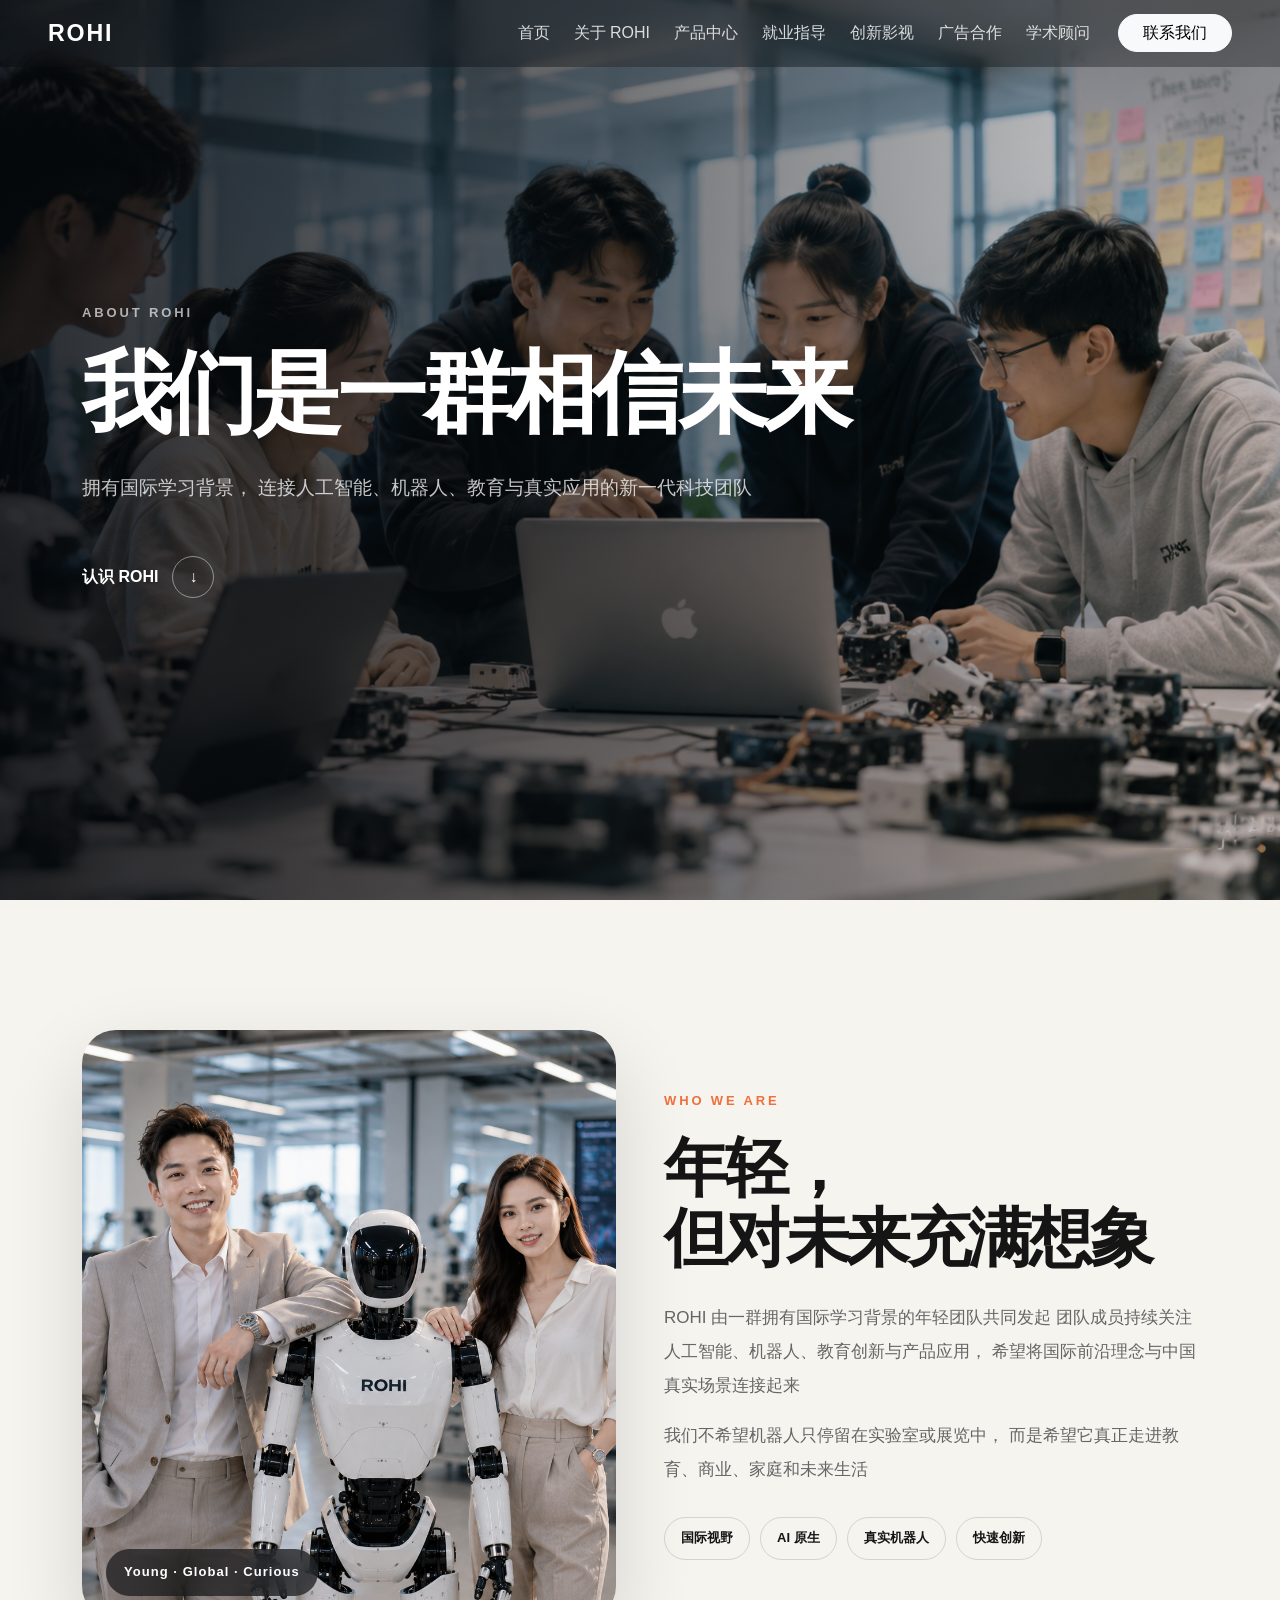
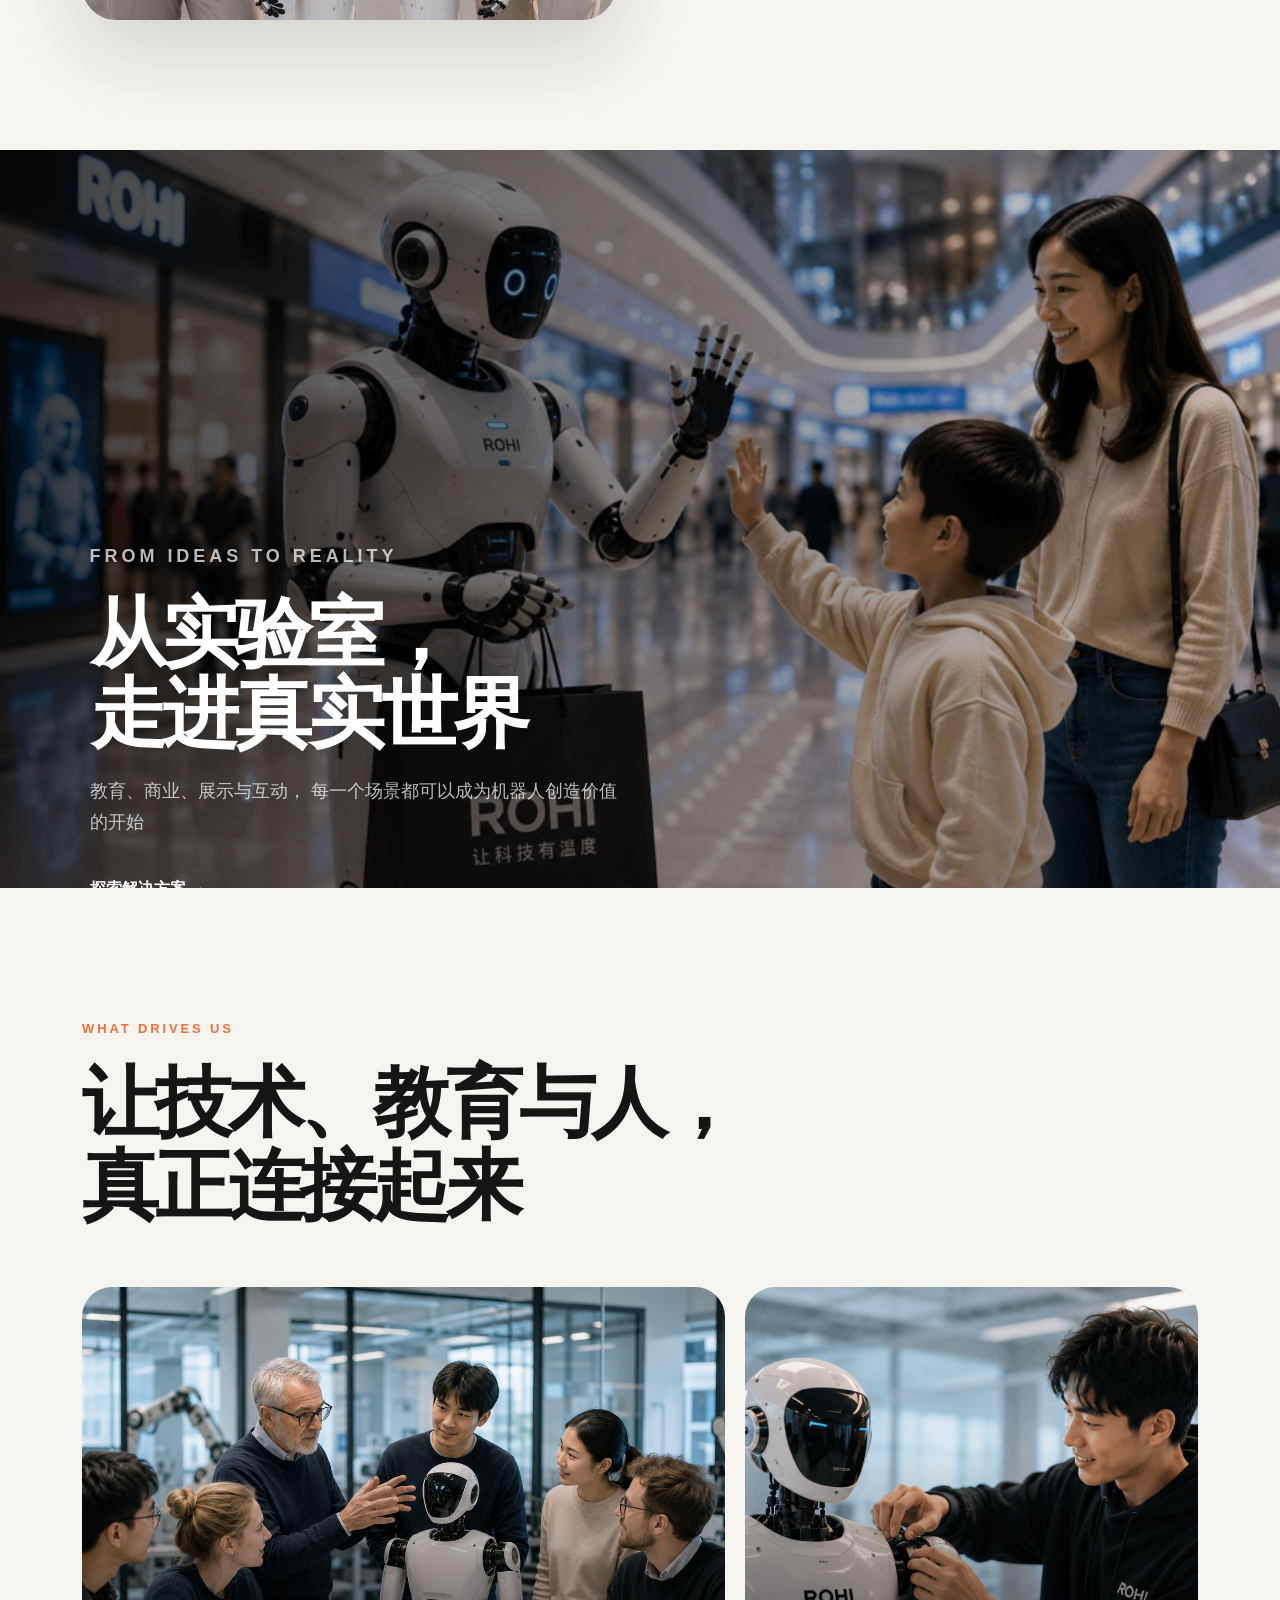
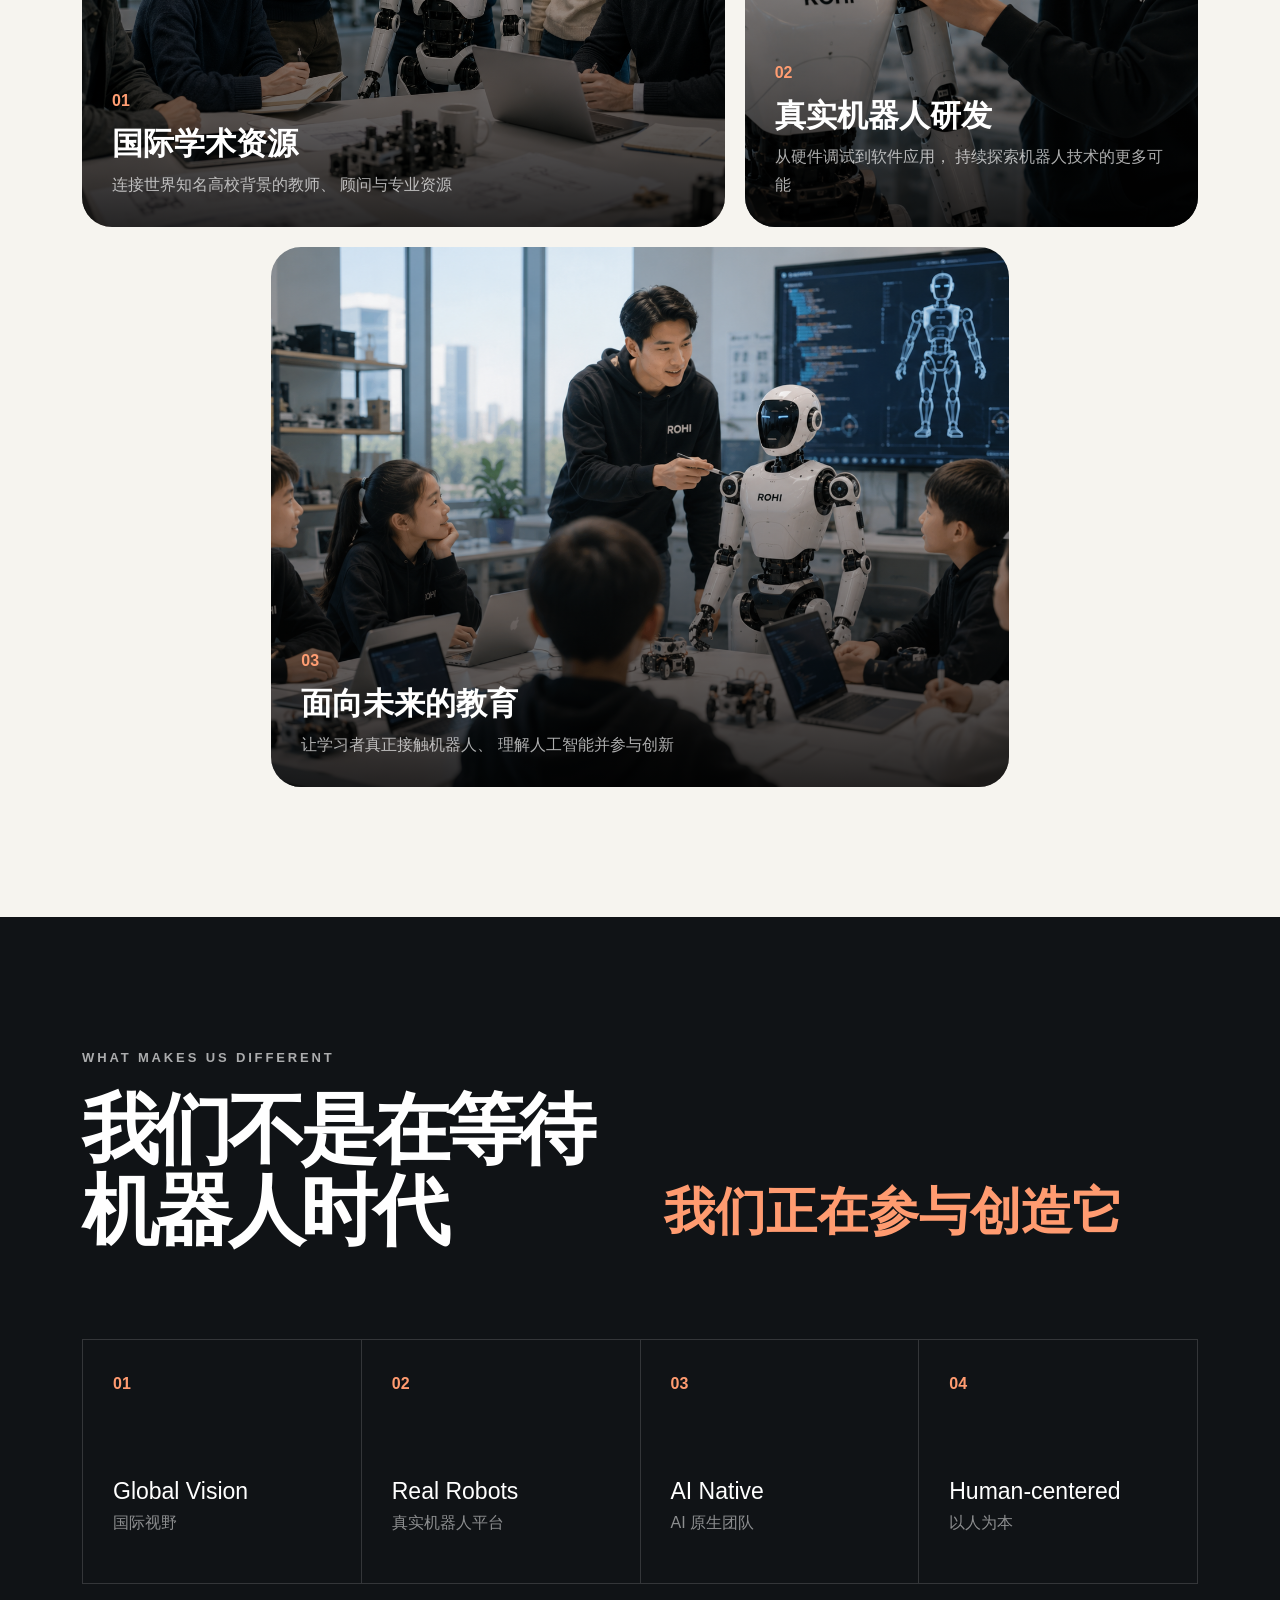
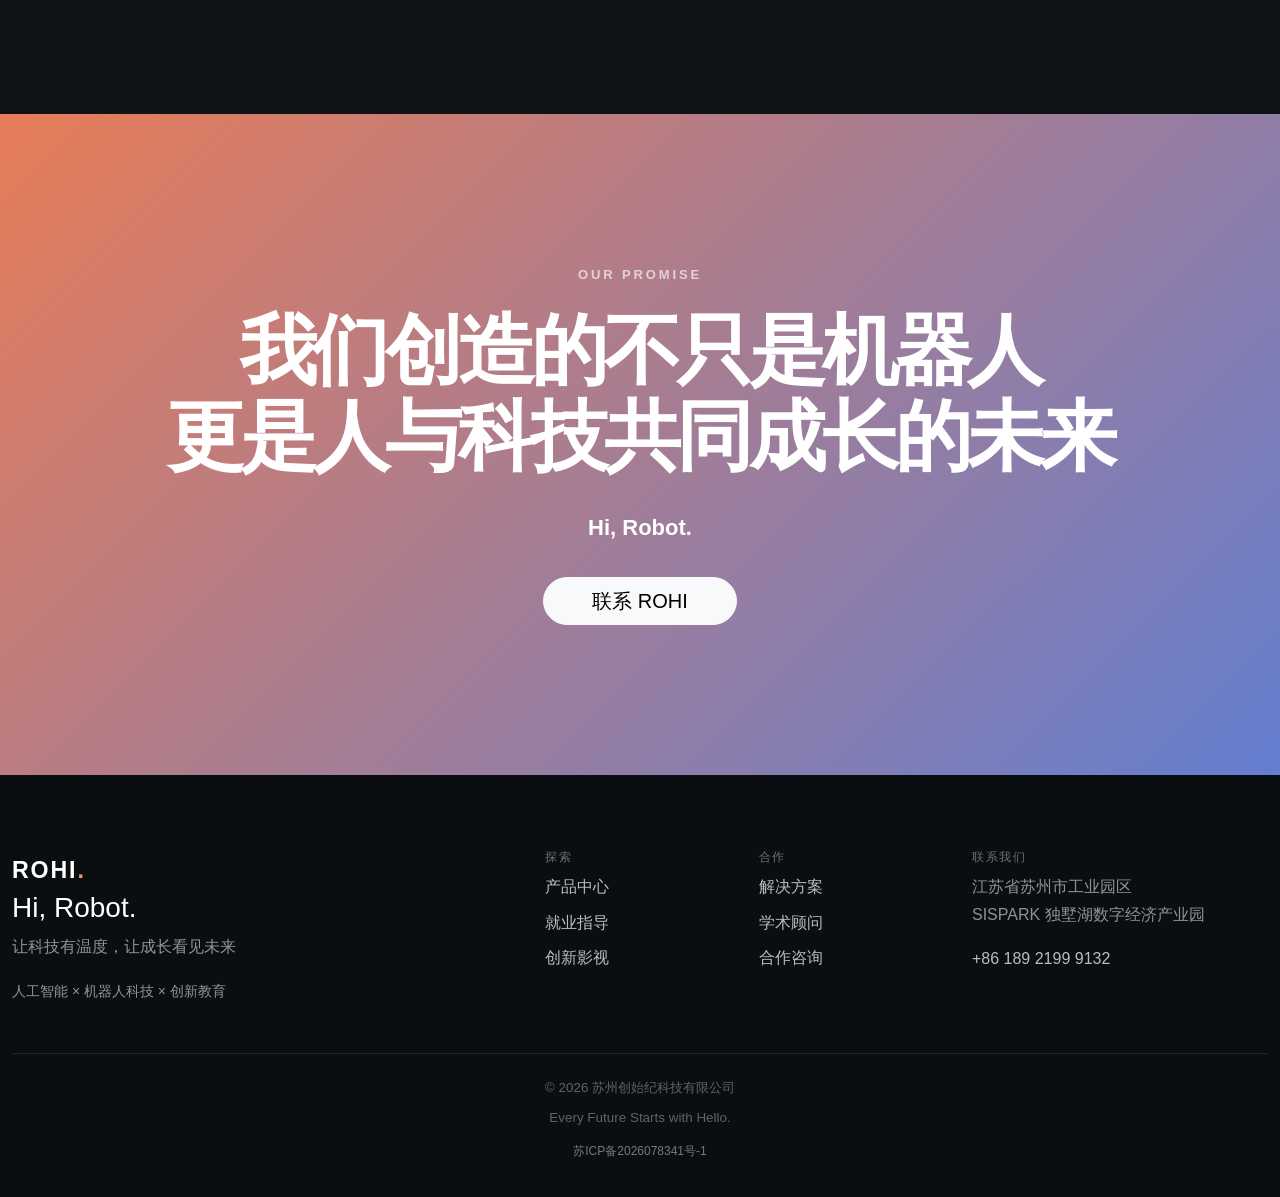
==== commit d7d49f1c: "change" ====
--- a/about.html
+++ b/about.html
@@ -12,7 +12,7 @@
 
 <nav class="navbar navbar-expand-lg fixed-top site-nav">
   <div class="container-fluid px-lg-5">
-    <a class="navbar-brand brand" href="index.html">ROHI<span>.</span></a>
+    <a class="navbar-brand brand" href="index.html">ROHI</a>
     <button class="navbar-toggler" type="button" data-bs-toggle="collapse" data-bs-target="#mainNav"
             aria-controls="mainNav" aria-expanded="false" aria-label="切换导航">
       <span class="navbar-toggler-icon"></span>
--- a/styles.css
+++ b/styles.css
@@ -1446,5 +1446,999 @@
     animation-iteration-count: 1 !important;
     transition-duration: 0.01ms !important;
   }
-}
-
+}/* =========================================================
+   ROHI AI FILM / INNOVATION PAGE
+   只影响 .ifilm，不修改导航栏和页脚
+========================================================= */
+
+.ifilm {
+  --film-bg: #070b0f;
+  --film-soft: #0c1218;
+  --film-panel: #10171f;
+  --film-text: #f7f8fa;
+  --film-muted: #aab2ba;
+  --film-line: rgba(255, 255, 255, 0.14);
+  --film-orange: #ff765c;
+  --film-blue: #91cefa;
+
+  width: 100%;
+  overflow: hidden;
+  color: var(--film-text);
+  background: var(--film-bg);
+  font-family:
+    Inter,
+    "Helvetica Neue",
+    Arial,
+    "PingFang SC",
+    "Microsoft YaHei",
+    sans-serif;
+}
+
+.ifilm *,
+.ifilm *::before,
+.ifilm *::after {
+  box-sizing: border-box;
+}
+
+.ifilm img,
+.ifilm video {
+  display: block;
+  width: 100%;
+}
+
+.ifilm a {
+  text-decoration: none;
+}
+
+.ifilm-container {
+  width: min(calc(100% - 96px), 1440px);
+  margin: 0 auto;
+}
+
+/* ============================
+   通用元素
+============================ */
+
+.ifilm-section-label {
+  display: flex;
+  align-items: center;
+  gap: 14px;
+  color: rgba(255, 255, 255, 0.58);
+  font-size: 12px;
+  font-weight: 700;
+  letter-spacing: 0.23em;
+  text-transform: uppercase;
+}
+
+.ifilm-section-label span:first-child {
+  color: var(--film-orange);
+}
+
+.ifilm-section-label::after {
+  width: 72px;
+  height: 1px;
+  margin-left: 4px;
+  content: "";
+  background: rgba(255, 255, 255, 0.3);
+}
+
+.ifilm-button {
+  display: inline-flex;
+  min-height: 52px;
+  padding: 0 25px;
+  align-items: center;
+  justify-content: center;
+  gap: 22px;
+  border: 1px solid transparent;
+  border-radius: 999px;
+  font-size: 14px;
+  font-weight: 700;
+  transition:
+    transform 0.3s ease,
+    color 0.3s ease,
+    background-color 0.3s ease,
+    border-color 0.3s ease;
+}
+
+.ifilm-button:hover {
+  transform: translateY(-3px);
+}
+
+/* 白色按钮 */
+
+.ifilm a.ifilm-button-light,
+.ifilm .ifilm-button-light {
+  color: #0a0e13 !important;
+  background: #ffffff !important;
+  border-color: #ffffff !important;
+}
+
+.ifilm a.ifilm-button-light span {
+  color: #0a0e13 !important;
+}
+
+.ifilm a.ifilm-button-light:hover {
+  color: #ffffff !important;
+  background: var(--film-orange) !important;
+  border-color: var(--film-orange) !important;
+}
+
+.ifilm a.ifilm-button-light:hover span {
+  color: #ffffff !important;
+}
+
+/* ============================
+   第一屏：视频
+============================ */
+
+.ifilm-hero {
+  position: relative;
+  min-height: calc(100vh - 80px);
+  display: flex;
+  align-items: flex-end;
+  isolation: isolate;
+  overflow: hidden;
+  background: #04070a;
+}
+
+.ifilm-hero-video {
+  position: absolute;
+  z-index: -3;
+  inset: 0;
+  width: 100%;
+  height: 100%;
+  object-fit: cover;
+  object-position: center;
+  animation: ifilmHeroMotion 18s ease-in-out infinite alternate;
+}
+
+@keyframes ifilmHeroMotion {
+  from {
+    transform: scale(1);
+  }
+
+  to {
+    transform: scale(1.035);
+  }
+}
+
+.ifilm-hero-overlay {
+  position: absolute;
+  z-index: -2;
+  inset: 0;
+  background:
+    linear-gradient(
+      90deg,
+      rgba(3, 6, 9, 0.95) 0%,
+      rgba(3, 6, 9, 0.65) 47%,
+      rgba(3, 6, 9, 0.18) 82%
+    ),
+    linear-gradient(
+      0deg,
+      rgba(3, 6, 9, 0.92) 0%,
+      transparent 58%,
+      rgba(3, 6, 9, 0.25) 100%
+    );
+}
+
+.ifilm-hero-content {
+  position: relative;
+  z-index: 2;
+  padding-top: 160px;
+  padding-bottom: 120px;
+}
+
+.ifilm-eyebrow {
+  margin: 0 0 25px;
+  color: rgba(255, 255, 255, 0.72);
+  font-size: 12px;
+  font-weight: 700;
+  letter-spacing: 0.27em;
+}
+
+.ifilm-hero h1 {
+  max-width: 960px;
+  margin: 0;
+  color: #ffffff;
+  font-size: clamp(54px, 7vw, 106px);
+  font-weight: 600;
+  line-height: 0.98;
+  letter-spacing: -0.06em;
+}
+
+.ifilm-hero h1 span {
+  color: transparent;
+  background: linear-gradient(
+    110deg,
+    #ffffff 8%,
+    #9bd2ff 52%,
+    #ff8d72 100%
+  );
+  background-clip: text;
+  -webkit-background-clip: text;
+}
+
+.ifilm-hero-description {
+  max-width: 620px;
+  margin: 32px 0 0;
+  color: rgba(255, 255, 255, 0.76);
+  font-size: 18px;
+  line-height: 1.82;
+}
+
+.ifilm-hero-actions {
+  display: flex;
+  margin-top: 38px;
+  align-items: center;
+  flex-wrap: wrap;
+  gap: 14px;
+}
+
+.ifilm-sound-button {
+  min-height: 52px;
+  padding: 0 22px;
+  display: inline-flex;
+  align-items: center;
+  gap: 10px;
+  color: #ffffff;
+  border: 1px solid rgba(255, 255, 255, 0.42);
+  border-radius: 999px;
+  cursor: pointer;
+  background: rgba(4, 7, 10, 0.46);
+  backdrop-filter: blur(12px);
+  -webkit-backdrop-filter: blur(12px);
+  transition:
+    transform 0.3s ease,
+    border-color 0.3s ease,
+    background-color 0.3s ease;
+}
+
+.ifilm-sound-button:hover {
+  transform: translateY(-3px);
+  border-color: var(--film-blue);
+  background: rgba(15, 28, 42, 0.72);
+}
+
+.ifilm-hero-meta {
+  position: absolute;
+  right: 48px;
+  bottom: 35px;
+  left: 48px;
+  z-index: 3;
+  display: flex;
+  justify-content: space-between;
+  color: rgba(255, 255, 255, 0.48);
+  font-size: 10px;
+  font-weight: 700;
+  letter-spacing: 0.18em;
+}
+
+/* ============================
+   第二屏：介绍
+============================ */
+
+.ifilm-intro {
+  padding: 135px 0;
+  background:
+    radial-gradient(
+      circle at 82% 15%,
+      rgba(67, 145, 202, 0.13),
+      transparent 34%
+    ),
+    var(--film-bg);
+}
+
+.ifilm-intro-grid,
+.ifilm-section-heading {
+  display: grid;
+  grid-template-columns: 230px minmax(0, 1fr);
+  gap: 70px;
+}
+
+.ifilm-intro-copy h2,
+.ifilm-section-heading h2 {
+  max-width: 930px;
+  margin: 0;
+  color: #ffffff;
+  font-size: clamp(40px, 5vw, 72px);
+  font-weight: 500;
+  line-height: 1.13;
+  letter-spacing: -0.05em;
+}
+
+.ifilm-intro-copy > p {
+  max-width: 730px;
+  margin: 38px 0 0;
+  color: var(--film-muted);
+  font-size: 17px;
+  line-height: 1.9;
+}
+
+/* ============================
+   第三屏：四张服务图片
+============================ */
+
+.ifilm-capabilities {
+  padding: 135px 0;
+  border-top: 1px solid var(--film-line);
+  background: var(--film-soft);
+}
+
+.ifilm-section-heading {
+  margin-bottom: 65px;
+}
+
+.ifilm-section-heading p {
+  max-width: 720px;
+  margin: 24px 0 0;
+  color: var(--film-muted);
+  font-size: 17px;
+  line-height: 1.82;
+}
+
+.ifilm-service-grid {
+  display: grid;
+  grid-template-columns: repeat(2, minmax(0, 1fr));
+  gap: 18px;
+}
+
+.ifilm-service-card {
+  position: relative;
+  min-height: 570px;
+  isolation: isolate;
+  overflow: hidden;
+  border: 1px solid var(--film-line);
+  border-radius: 7px;
+  background: var(--film-panel);
+  box-shadow: 0 22px 70px rgba(0, 0, 0, 0.2);
+}
+
+.ifilm-service-card::after {
+  position: absolute;
+  z-index: 2;
+  top: -120%;
+  left: -40%;
+  width: 42%;
+  height: 280%;
+  content: "";
+  pointer-events: none;
+  opacity: 0;
+  transform: rotate(20deg);
+  background: linear-gradient(
+    90deg,
+    transparent,
+    rgba(255, 255, 255, 0.11),
+    transparent
+  );
+  transition:
+    left 0.85s ease,
+    opacity 0.3s ease;
+}
+
+.ifilm-service-card:hover::after {
+  left: 120%;
+  opacity: 1;
+}
+
+.ifilm-service-card img {
+  position: absolute;
+  z-index: -3;
+  inset: 0;
+  width: 100%;
+  height: 100%;
+  object-fit: cover;
+  transition:
+    transform 0.9s cubic-bezier(0.2, 0.7, 0.2, 1),
+    filter 0.7s ease;
+}
+
+.ifilm-service-card:hover img {
+  transform: scale(1.055);
+  filter: saturate(1.08) contrast(1.03);
+}
+
+.ifilm-card-shade {
+  position: absolute;
+  z-index: -2;
+  inset: 0;
+  background:
+    linear-gradient(
+      180deg,
+      rgba(4, 7, 10, 0.04) 12%,
+      rgba(4, 7, 10, 0.24) 48%,
+      rgba(4, 7, 10, 0.97) 100%
+    );
+}
+
+.ifilm-card-content {
+  position: absolute;
+  z-index: 3;
+  right: 0;
+  bottom: 0;
+  left: 0;
+  padding: 40px;
+  transition: transform 0.4s ease;
+}
+
+.ifilm-service-card:hover .ifilm-card-content {
+  transform: translateY(-7px);
+}
+
+.ifilm-card-number {
+  position: absolute;
+  right: 34px;
+  bottom: 33px;
+  color: rgba(255, 255, 255, 0.25);
+  font-size: 64px;
+  font-weight: 300;
+  line-height: 1;
+}
+
+.ifilm-card-en {
+  margin: 0 0 11px;
+  color: rgba(255, 255, 255, 0.62);
+  font-size: 11px;
+  font-weight: 700;
+  letter-spacing: 0.18em;
+}
+
+.ifilm-card-content h3 {
+  margin: 0;
+  color: #ffffff;
+  font-size: clamp(30px, 3vw, 47px);
+  font-weight: 500;
+  letter-spacing: -0.04em;
+}
+
+.ifilm-card-content > p:last-child {
+  max-width: 530px;
+  margin: 17px 90px 0 0;
+  color: rgba(255, 255, 255, 0.75);
+  font-size: 15px;
+  line-height: 1.76;
+}
+
+/* ============================
+   AI FILM SHOWCASE 大图
+============================ */
+
+.ifilm-feature {
+  position: relative;
+  min-height: 880px;
+  display: flex;
+  align-items: center;
+  isolation: isolate;
+  overflow: hidden;
+  border-top: 1px solid rgba(255, 255, 255, 0.15);
+  border-bottom: 1px solid rgba(255, 255, 255, 0.15);
+  background: #04070a;
+}
+
+.ifilm-feature::after {
+  position: absolute;
+  z-index: -1;
+  right: -160px;
+  bottom: -180px;
+  width: 620px;
+  height: 620px;
+  content: "";
+  border-radius: 50%;
+  pointer-events: none;
+  background: rgba(78, 126, 201, 0.12);
+  filter: blur(90px);
+}
+
+.ifilm-feature-image,
+.ifilm-feature-image img,
+.ifilm-feature-shade {
+  position: absolute;
+  inset: 0;
+  width: 100%;
+  height: 100%;
+}
+
+.ifilm-feature-image {
+  z-index: -3;
+  overflow: hidden;
+}
+
+.ifilm-feature-image img {
+  object-fit: cover;
+  object-position: center;
+  filter: brightness(0.72) contrast(1.18) saturate(1.08);
+  transform: scale(1.03);
+  animation: ifilmShowcaseMotion 16s ease-in-out infinite alternate;
+}
+
+@keyframes ifilmShowcaseMotion {
+  from {
+    transform: scale(1.03) translate3d(0, 0, 0);
+  }
+
+  to {
+    transform: scale(1.075) translate3d(-0.7%, -0.5%, 0);
+  }
+}
+
+.ifilm-feature-shade {
+  z-index: -2;
+  background:
+    linear-gradient(
+      90deg,
+      rgba(3, 6, 9, 0.98) 0%,
+      rgba(3, 6, 9, 0.82) 38%,
+      rgba(3, 6, 9, 0.44) 65%,
+      rgba(3, 6, 9, 0.2) 100%
+    ),
+    linear-gradient(
+      0deg,
+      rgba(3, 6, 9, 0.78),
+      transparent 60%
+    );
+}
+
+.ifilm-feature-content {
+  position: relative;
+  z-index: 2;
+  padding-top: 130px;
+  padding-bottom: 130px;
+}
+
+.ifilm-feature-copy {
+  max-width: 720px;
+  margin-top: 105px;
+}
+
+.ifilm-feature-kicker {
+  margin: 0 0 21px;
+  color: var(--film-blue);
+  font-size: 11px;
+  font-weight: 800;
+  letter-spacing: 0.22em;
+}
+
+.ifilm-feature-copy h2 {
+  margin: 0;
+  color: #ffffff;
+  font-size: clamp(46px, 5.7vw, 84px);
+  font-weight: 600;
+  line-height: 1.06;
+  letter-spacing: -0.055em;
+  text-shadow: 0 10px 40px rgba(0, 0, 0, 0.45);
+}
+
+.ifilm-feature-copy > p:last-child {
+  max-width: 650px;
+  margin: 32px 0 0;
+  color: rgba(255, 255, 255, 0.76);
+  font-size: 17px;
+  line-height: 1.88;
+}
+
+/* ============================
+   第五屏：制作流程
+============================ */
+
+.ifilm-workflow {
+  padding: 135px 0;
+  background:
+    radial-gradient(
+      circle at 10% 90%,
+      rgba(111, 68, 147, 0.09),
+      transparent 32%
+    ),
+    var(--film-bg);
+}
+
+.ifilm-workflow-grid {
+  display: grid;
+  grid-template-columns: minmax(0, 0.9fr) minmax(0, 1.1fr);
+  gap: 100px;
+}
+
+.ifilm-workflow-intro h2 {
+  margin: 42px 0 0;
+  color: #ffffff;
+  font-size: clamp(40px, 4.3vw, 64px);
+  font-weight: 500;
+  line-height: 1.14;
+  letter-spacing: -0.05em;
+}
+
+.ifilm-workflow-intro > p {
+  max-width: 510px;
+  margin: 28px 0 0;
+  color: var(--film-muted);
+  font-size: 16px;
+  line-height: 1.86;
+}
+
+.ifilm-workflow-list {
+  margin: 0;
+  padding: 0;
+  list-style: none;
+  border-top: 1px solid var(--film-line);
+}
+
+.ifilm-workflow-list li {
+  display: grid;
+  grid-template-columns: 70px minmax(0, 1fr);
+  padding: 32px 0;
+  gap: 15px;
+  border-bottom: 1px solid var(--film-line);
+  transition:
+    padding-left 0.35s ease,
+    background-color 0.35s ease;
+}
+
+.ifilm-workflow-list li:hover {
+  padding-left: 15px;
+  background: linear-gradient(
+    90deg,
+    rgba(255, 118, 92, 0.06),
+    transparent
+  );
+}
+
+.ifilm-step-number {
+  padding-top: 5px;
+  color: var(--film-orange);
+  font-size: 12px;
+  font-weight: 700;
+}
+
+.ifilm-workflow-list h3 {
+  margin: 0;
+  color: #ffffff;
+  font-size: 24px;
+  font-weight: 500;
+}
+
+.ifilm-workflow-list p {
+  margin: 10px 0 0;
+  color: var(--film-muted);
+  font-size: 15px;
+  line-height: 1.72;
+}
+
+/* ============================
+   第六屏：首页风格渐变 CTA
+============================ */
+
+.ifilm-cta {
+  position: relative;
+  overflow: hidden;
+  color: #ffffff;
+  background: linear-gradient(
+    115deg,
+    #d97961 0%,
+    #bd7b83 36%,
+    #9884a6 66%,
+    #7088d2 100%
+  );
+}
+
+.ifilm-cta::before {
+  position: absolute;
+  inset: 0;
+  content: "";
+  pointer-events: none;
+  background:
+    radial-gradient(
+      circle at 15% 20%,
+      rgba(255, 152, 115, 0.3),
+      transparent 36%
+    ),
+    radial-gradient(
+      circle at 86% 72%,
+      rgba(94, 134, 231, 0.34),
+      transparent 42%
+    );
+}
+
+.ifilm-cta-glow {
+  display: none;
+}
+
+.ifilm-cta-content {
+  position: relative;
+  z-index: 2;
+  padding-top: 120px;
+  padding-bottom: 110px;
+}
+
+.ifilm-cta .ifilm-section-label {
+  color: rgba(255, 255, 255, 0.76);
+}
+
+.ifilm-cta .ifilm-section-label span:first-child {
+  color: #ffffff;
+}
+
+.ifilm-cta .ifilm-section-label::after {
+  background: rgba(255, 255, 255, 0.44);
+}
+
+.ifilm-cta h2 {
+  max-width: 1050px;
+  margin: 70px 0 0;
+  color: #ffffff;
+  font-size: clamp(48px, 6vw, 88px);
+  font-weight: 500;
+  line-height: 1.05;
+  letter-spacing: -0.055em;
+}
+
+.ifilm-cta-bottom {
+  display: flex;
+  margin-top: 65px;
+  align-items: flex-end;
+  justify-content: space-between;
+  gap: 40px;
+}
+
+.ifilm-cta-bottom p {
+  max-width: 600px;
+  margin: 0;
+  color: rgba(255, 255, 255, 0.82);
+  font-size: 17px;
+  line-height: 1.82;
+}
+
+.ifilm .ifilm-cta a.ifilm-button-dark {
+  color: #0a0e13 !important;
+  background: #ffffff !important;
+  border-color: #ffffff !important;
+}
+
+.ifilm .ifilm-cta a.ifilm-button-dark span {
+  color: #0a0e13 !important;
+}
+
+.ifilm .ifilm-cta a.ifilm-button-dark:hover {
+  color: #ffffff !important;
+  background: #0a0e13 !important;
+  border-color: #0a0e13 !important;
+}
+
+.ifilm .ifilm-cta a.ifilm-button-dark:hover span {
+  color: #ffffff !important;
+}
+
+/* 内容默认显示，避免 JS 出错导致黑屏 */
+
+.ifilm-reveal {
+  opacity: 1;
+  transform: none;
+}
+
+/* ============================
+   平板
+============================ */
+
+@media (max-width: 991px) {
+  .ifilm-container {
+    width: calc(100% - 48px);
+  }
+
+  .ifilm-intro-grid,
+  .ifilm-section-heading,
+  .ifilm-workflow-grid {
+    grid-template-columns: 1fr;
+    gap: 42px;
+  }
+
+  .ifilm-intro,
+  .ifilm-capabilities,
+  .ifilm-workflow {
+    padding: 100px 0;
+  }
+
+  .ifilm-service-card {
+    min-height: 520px;
+  }
+
+  .ifilm-feature {
+    min-height: 780px;
+  }
+}
+
+/* ============================
+   手机
+============================ */
+
+@media (max-width: 767px) {
+  .ifilm-container {
+    width: calc(100% - 36px);
+  }
+
+  .ifilm-hero {
+    min-height: calc(100svh - 70px);
+  }
+
+  .ifilm-hero-content {
+    padding-top: 130px;
+    padding-bottom: 100px;
+  }
+
+  .ifilm-hero h1 {
+    font-size: clamp(47px, 14vw, 68px);
+  }
+
+  .ifilm-hero-description {
+    font-size: 15px;
+  }
+
+  .ifilm-hero-meta {
+    right: 18px;
+    bottom: 20px;
+    left: 18px;
+  }
+
+  .ifilm-hero-meta span:last-child {
+    display: none;
+  }
+
+  .ifilm-intro,
+  .ifilm-capabilities,
+  .ifilm-workflow {
+    padding: 78px 0;
+  }
+
+  .ifilm-intro-copy h2,
+  .ifilm-section-heading h2 {
+    font-size: 38px;
+  }
+
+  .ifilm-intro-copy > p,
+  .ifilm-section-heading p {
+    font-size: 15px;
+  }
+
+  .ifilm-service-grid {
+    grid-template-columns: 1fr;
+    gap: 14px;
+  }
+
+  .ifilm-service-card {
+    min-height: 490px;
+  }
+
+  .ifilm-card-content {
+    padding: 27px;
+  }
+
+  .ifilm-card-content h3 {
+    font-size: 35px;
+  }
+
+  .ifilm-card-number {
+    right: 22px;
+    bottom: 24px;
+    font-size: 50px;
+  }
+
+  .ifilm-card-content > p:last-child {
+    margin-right: 48px;
+    font-size: 14px;
+  }
+
+  .ifilm-feature {
+    min-height: 720px;
+  }
+
+  .ifilm-feature-image img {
+    object-position: center;
+  }
+
+  .ifilm-feature-shade {
+    background:
+      linear-gradient(
+        0deg,
+        rgba(3, 6, 9, 0.98) 0%,
+        rgba(3, 6, 9, 0.68) 62%,
+        rgba(3, 6, 9, 0.24) 100%
+      );
+  }
+
+  .ifilm-feature-content {
+    padding-top: 75px;
+    padding-bottom: 70px;
+  }
+
+  .ifilm-feature-copy {
+    margin-top: 225px;
+  }
+
+  .ifilm-feature-copy h2 {
+    font-size: 44px;
+  }
+
+  .ifilm-feature-copy > p:last-child {
+    font-size: 15px;
+  }
+
+  .ifilm-workflow-list li {
+    grid-template-columns: 45px minmax(0, 1fr);
+  }
+
+  .ifilm-workflow-list li:hover {
+    padding-left: 0;
+  }
+
+  .ifilm-cta-content {
+    padding-top: 85px;
+    padding-bottom: 75px;
+  }
+
+  .ifilm-cta h2 {
+    margin-top: 55px;
+    font-size: 46px;
+    line-height: 1.08;
+  }
+
+  .ifilm-cta-bottom {
+    margin-top: 45px;
+    align-items: flex-start;
+    flex-direction: column;
+  }
+
+  .ifilm-cta-bottom p {
+    font-size: 15px;
+  }
+}
+
+/* 减少动态偏好的用户不播放动画 */
+
+@media (prefers-reduced-motion: reduce) {
+  .ifilm-hero-video,
+  .ifilm-feature-image img {
+    animation: none;
+  }
+
+  .ifilm *,
+  .ifilm *::before,
+  .ifilm *::after {
+    transition-duration: 0.01ms !important;
+  }
+}
+
+
+/* ROHI Footer 联系地址排版优化 */
+
+@media (min-width: 992px) {
+  .site-footer .container {
+    max-width: 1320px;
+  }
+
+  .site-footer .row > div:last-child {
+    min-width: 300px;
+  }
+}
+
+/* ROHI ICP 备案号样式 */
+.footer-bottom {
+  display: flex;
+  flex-direction: column;
+  align-items: center;
+  justify-content: center;
+  gap: 6px;
+  text-align: center;
+}
+
+.footer-bottom .icp-record {
+  margin: 0;
+  padding: 0;
+  font-size: 12px;
+  line-height: 1.6;
+}
+
+.footer-bottom .icp-record a {
+  color: inherit;
+  opacity: 0.8;
+  text-decoration: none;
+}
+
+.footer-bottom .icp-record a:hover {
+  text-decoration: underline;
+}
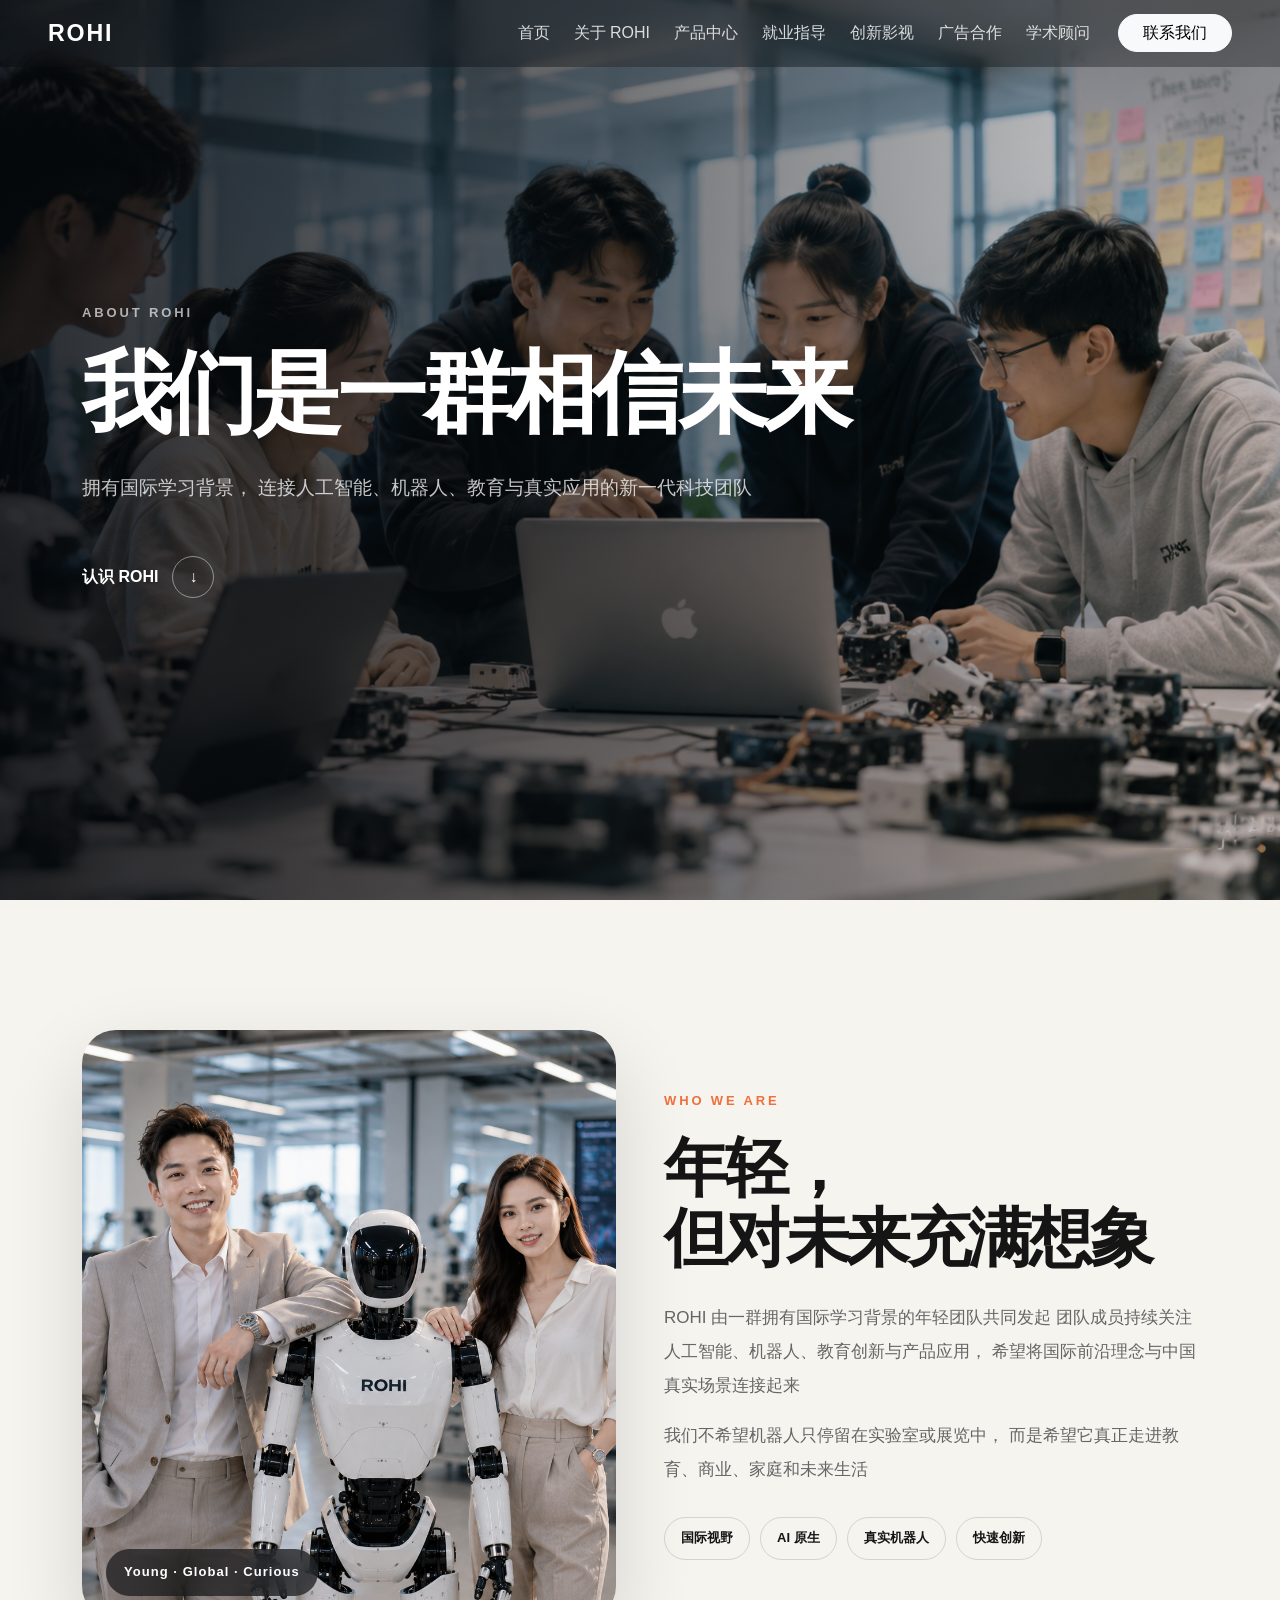
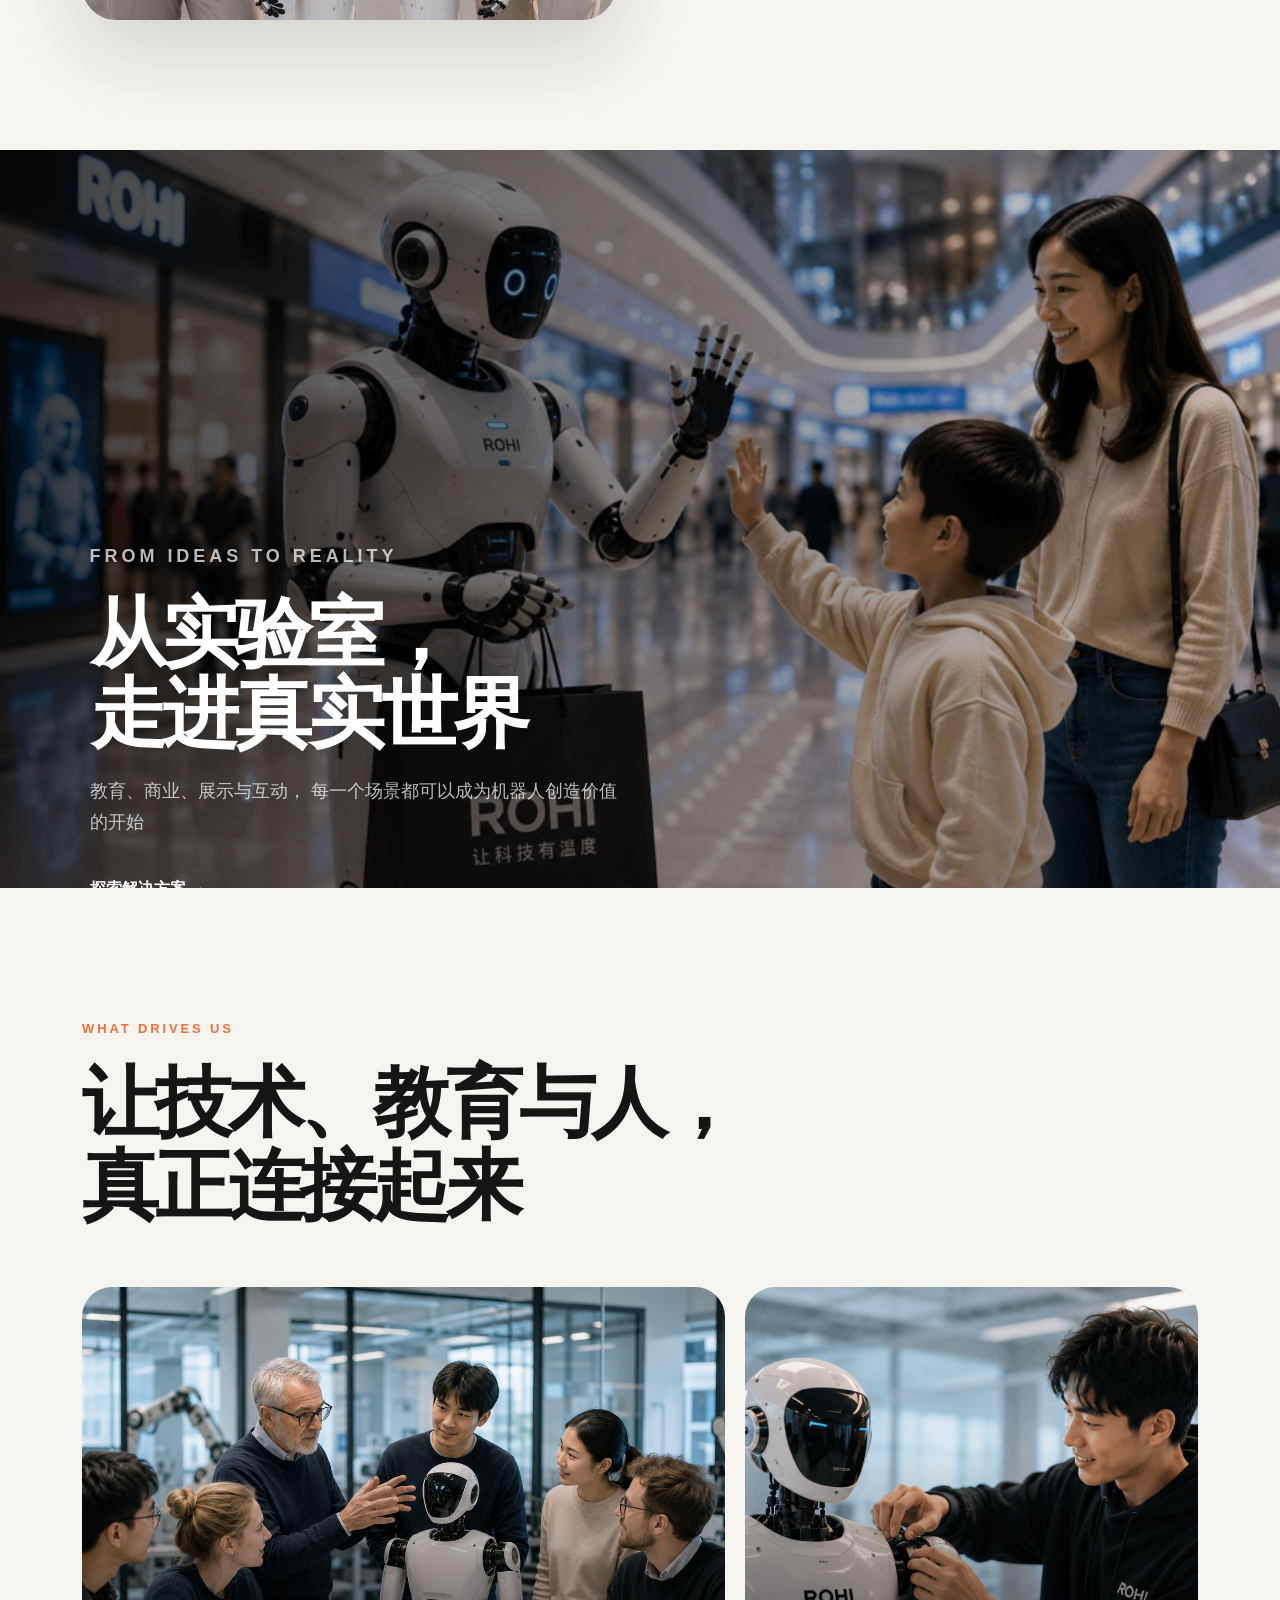
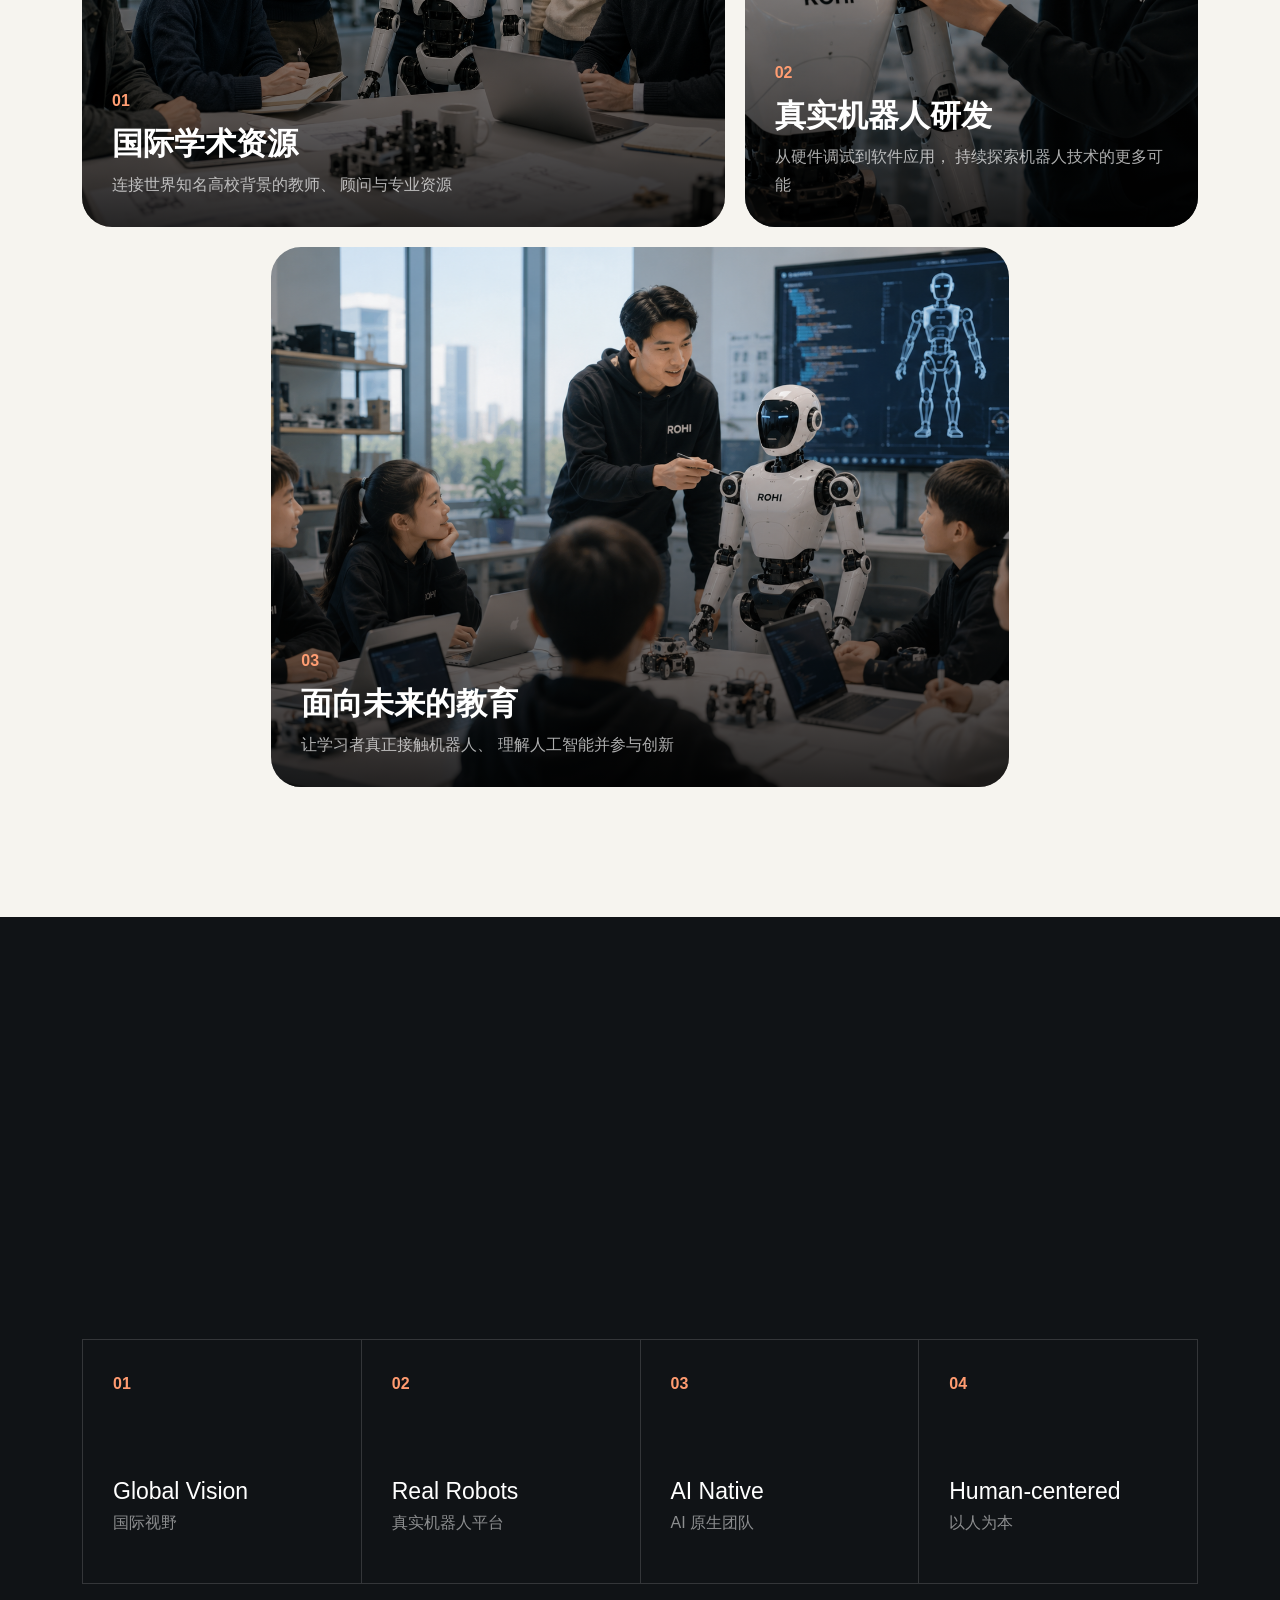
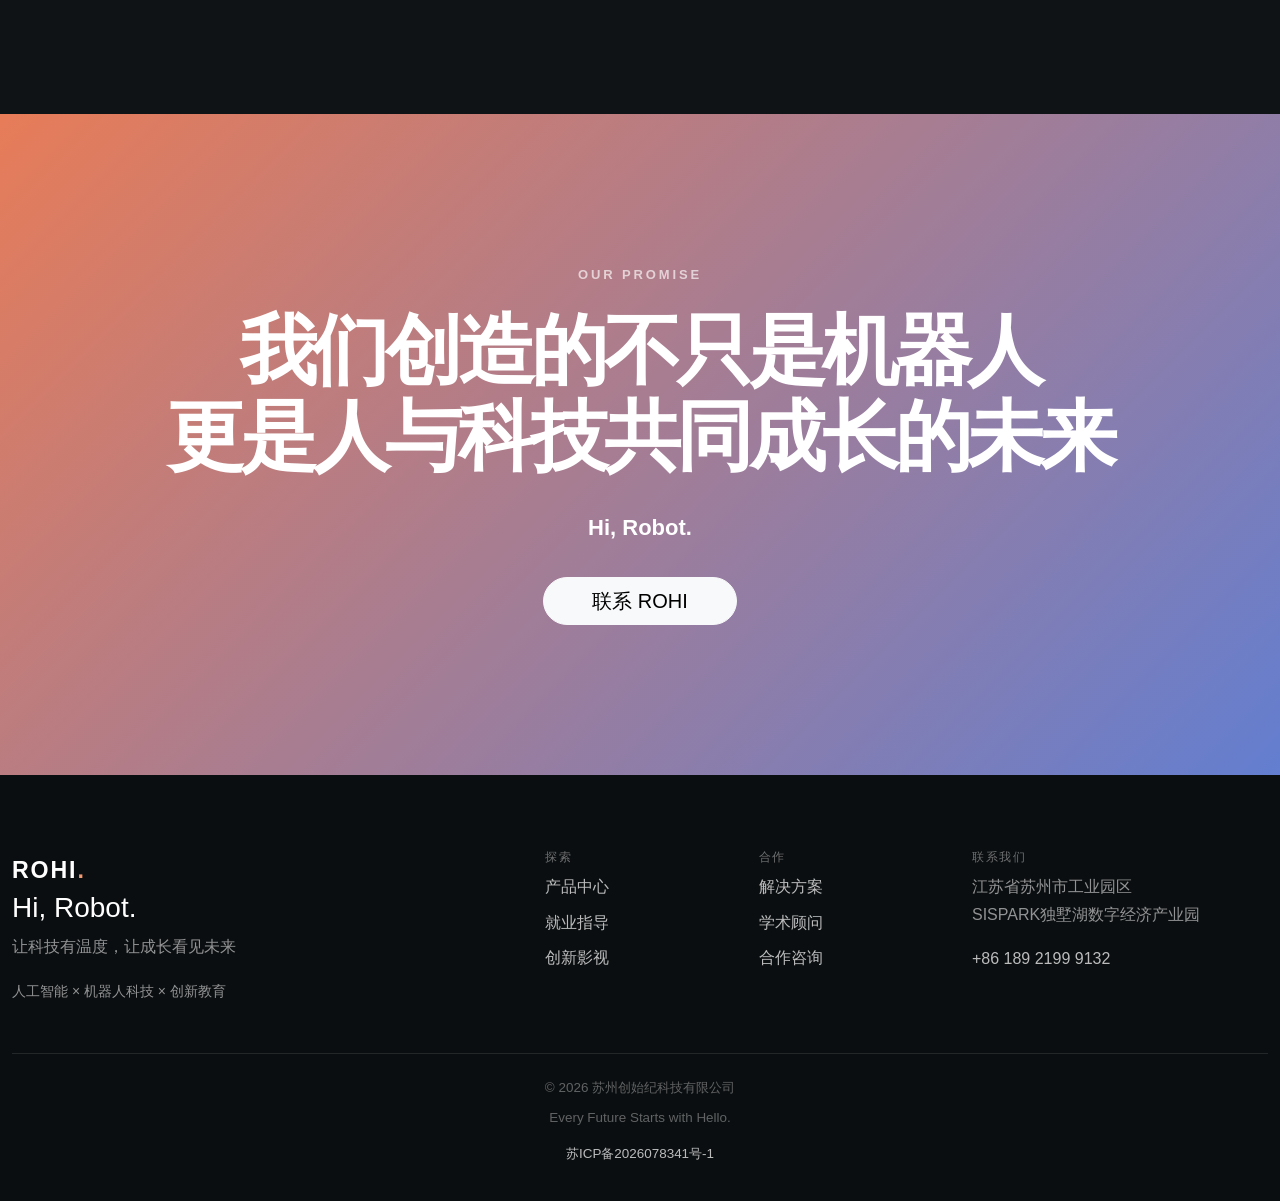
==== commit 266a8ebc: "change" ====
--- a/about.html
+++ b/about.html
@@ -398,15 +398,19 @@
       </div>
       <div class="col-lg-3">
         <h6>联系我们</h6>
-        <p>江苏省苏州市工业园区<br>SISPARK 独墅湖数字经济产业园</p>
+        <p>江苏省苏州市工业园区<br>SISPARK独墅湖数字经济产业园</p>
         <a href="tel:+8618921999132">+86 189 2199 9132</a>
       </div>
     </div>
     <div class="footer-bottom">
-      <span>© 2026 苏州创始纪科技有限公司</span>
-      <span>Every Future Starts with Hello.</span>
-    </div>
-  </div>
+        <span>© 2026 苏州创始纪科技有限公司</span>
+        <span>Every Future Starts with Hello.</span>
+  <a href="https://beian.miit.gov.cn/"
+     target="_blank"
+     rel="noopener noreferrer">
+    苏ICP备2026078341号-1
+  </a>
+</div>
 </footer>
 
 <script src="https://cdn.jsdelivr.net/npm/bootstrap@5.3.8/dist/js/bootstrap.bundle.min.js"></script>
